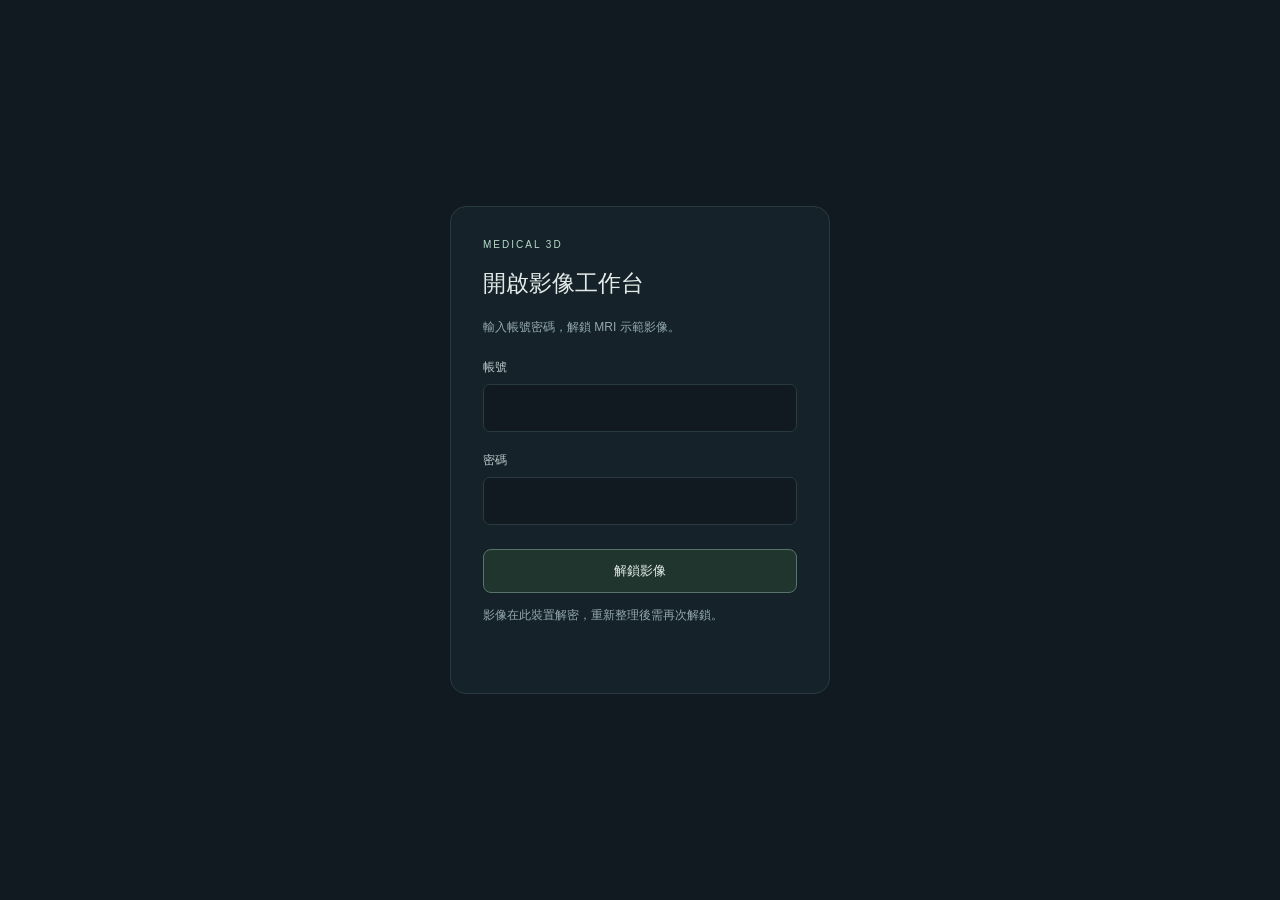
==== web/index.html @ b08acfe4 "Build tablet MRI viewer with encrypted demo access" ====
<!doctype html>
<html lang="zh-Hant">
<head>
  <meta charset="utf-8"><meta name="viewport" content="width=device-width,initial-scale=1,viewport-fit=cover">
  <meta name="referrer" content="no-referrer"><meta http-equiv="Content-Security-Policy" content="default-src 'self'; script-src 'self' 'wasm-unsafe-eval'; style-src 'self' 'unsafe-inline'; img-src 'self' data: blob:; connect-src 'self'; worker-src 'self' blob:; object-src 'none'; base-uri 'self'; form-action 'none'">
  <meta name="theme-color" content="#101a20"><title>Medical 3D · 影像工作台</title>
  <link rel="stylesheet" href="style.css">
</head>
<body class="locked">
  <div id="login" class="login-screen"><form id="loginForm" class="login-card">
    <div class="eyebrow">MEDICAL 3D</div><h2>開啟影像工作台</h2><p>輸入帳號密碼，解鎖 MRI 示範影像。</p>
    <label for="username">帳號</label><input id="username" autocomplete="username" autocapitalize="characters" required>
    <label for="password">密碼</label><input id="password" type="password" autocomplete="current-password" required>
    <button id="unlock" class="button" type="submit">解鎖影像</button><p id="loginStatus" role="status" aria-live="polite">影像在此裝置解密，重新整理後需再次解鎖。</p>
  </form></div>
  <header><a class="brand" href="./"><span class="brand-icon">◈</span> MEDICAL <b>3D</b></a><span class="edition">影像工作台 <small>PREVIEW 01</small></span><button id="openFile" class="button">＋ 開啟影像檔</button><button id="lock" class="text-button" hidden>鎖定</button><input id="file" type="file" accept=".m3d,.nii" hidden></header>
  <main>
    <aside>
      <div class="eyebrow">WORKSPACE</div><h1>從切片，<br>看見立體。</h1><p class="intro">探索影像、調整剖面，<br>從不同視角理解空間。</p>
      <section><label for="dataset">影像資料</label><select id="dataset"><option value="phantom">合成幾何 · 功能測試</option></select><div class="meta"><span id="dimensions">—</span><span id="kind">合成測試</span></div></section>
      <section><div class="section-title">顯示方式</div><div class="segmented" id="modes"><button data-mode="4" class="active">立體</button><button data-mode="0">切片</button><button data-mode="3">四視窗</button></div></section>
      <section class="controls"><div class="section-title">影像調整 <button class="text-button" id="reset">重設</button></div>
        <label for="slice">切片位置 <output id="sliceValue">—</output></label><input id="slice" type="range" min="0" max="100" value="50">
        <label for="contrast">亮度下限 <output id="contrastValue">25</output></label><input id="contrast" type="range" min="0" max="240" value="25">
        <label for="ceiling">亮度上限 <output id="ceilingValue">220</output></label><input id="ceiling" type="range" min="1" max="255" value="220">
        <label for="opacity">不透明度 <output id="opacityValue">100%</output></label><input id="opacity" type="range" min="5" max="100" value="100">
      </section>
      <section><div class="section-title">探索剖面 <label class="switch"><input id="clipEnabled" type="checkbox" aria-label="開啟剖切"><span></span></label></div><input aria-label="剖切深度" id="clip" type="range" min="-140" max="140" value="0" disabled><p class="hint">開啟後滑動，查看體積內部。</p></section>
      <details><summary>這份影像的限制</summary><p id="details">合成幾何，只用於驗證顯示與操作。</p><p>本版尚未提供組織分割、手術路徑或力學模擬。重採樣切面不增加原始影像資訊。</p></details>
      <footer>裝置內顯示 · 本機選檔不會上傳<br><a href="vendor/NIIVUE-LICENSE.txt">NiiVue 0.58.0</a></footer>
    </aside>
    <div class="workspace">
      <div class="viewer-top"><div><span class="dot"></span><span id="title">合成幾何 · 功能測試</span></div><span id="state" role="status" aria-live="polite">準備顯示引擎</span></div>
      <div class="canvas-wrap"><canvas id="gl" aria-label="可互動的三維影像"></canvas><div id="empty" hidden></div><div class="view-label" id="viewLabel">3D VOLUME</div><div class="canvas-note" id="canvasNote">合成幾何 · 非病例影像</div><div class="quick-views"><button data-view="front">正面視角</button><button data-view="side">側面視角</button><button data-view="top">頂部視角</button></div></div>
      <div class="viewer-bottom"><span>單指拖曳旋轉 · 雙指縮放</span><span id="resolution">—</span></div>
      <div class="notice"><span>◉</span><p id="notice">合成幾何供功能測試。可從左側選擇本機病例，或開啟 .m3d／未壓縮 .nii 檔。</p></div>
    </div>
  </main>
  <script type="module" src="app.js"></script>
</body></html>
---- web/style.css ----
:root{color-scheme:dark;--bg:#101a20;--panel:#152229;--line:#2a3a41;--ink:#e3ebe9;--muted:#94a9ad;--accent:#b5dcc9;--warm:#ddc399;font-family:-apple-system,BlinkMacSystemFont,"Noto Sans TC",sans-serif}*{box-sizing:border-box}body{margin:0;background:var(--bg);color:var(--ink)}header{height:80px;border-bottom:1px solid var(--line);display:flex;align-items:center;padding:0 30px;gap:36px}.brand{color:var(--ink);text-decoration:none;font-size:16px;letter-spacing:2px;display:flex;align-items:center;gap:8px}.brand b{font-weight:400;color:var(--accent)}.brand-icon{font-size:32px;color:var(--accent);margin-right:6px}.edition{font-size:13px;color:var(--muted)}.edition small{font-size:9px;letter-spacing:1.2px;margin-left:12px}button,select,input{font:inherit}button,select{min-height:44px}button{cursor:pointer;color:var(--ink)}.button{margin-left:auto;border:1px solid #577469;border-radius:8px;background:#20352e;padding:0 18px;font-size:13px}button:hover{filter:brightness(1.16)}button:focus-visible,select:focus-visible,input:focus-visible,summary:focus-visible{outline:2px solid var(--accent);outline-offset:4px}main{display:grid;grid-template-columns:278px minmax(0,1fr);min-height:calc(100dvh - 80px)}aside{padding:30px 24px;background:var(--panel);border-right:1px solid var(--line)}.eyebrow{font-size:10px;color:var(--accent);letter-spacing:2px}h1{font-size:30px;line-height:1.45;font-weight:500;letter-spacing:.6px;margin:16px 0 12px}.intro{font-size:12px;line-height:1.9;color:var(--muted);margin:0 0 30px}section{margin-bottom:25px}label,.section-title{font-size:12px;display:flex;align-items:center;justify-content:space-between;color:#b9c9ca;margin-bottom:12px}.section-title{letter-spacing:.4px}select{width:100%;background:#101c22;border:1px solid var(--line);border-radius:7px;padding:10px;color:var(--ink);font-size:12px}.meta{display:flex;justify-content:space-between;gap:8px;font-size:10px;color:var(--muted);margin-top:11px}.segmented{display:flex;padding:4px;background:#0d181d;border-radius:8px;gap:3px}.segmented button{flex:1;border:0;background:none;color:var(--muted);border-radius:5px;font-size:12px}.segmented button.active{background:#345346;color:#e4f1e8}.text-button{border:0;background:none;font-size:11px;color:var(--accent);min-height:30px}.controls label{margin-top:15px;margin-bottom:8px}output{font-size:11px;color:var(--ink);font-variant-numeric:tabular-nums}input[type=range]{width:100%;accent-color:var(--accent);height:22px;margin:0;cursor:pointer}input:disabled{opacity:.3}.hint,details p{font-size:11px;line-height:1.9;color:var(--muted)}.switch{margin:0;cursor:pointer}.switch input{width:20px;height:20px;accent-color:var(--accent)}details{border-top:1px solid var(--line);padding-top:18px}summary{font-size:11px;color:var(--warm);cursor:pointer;min-height:30px}footer{font-size:10px;color:#7e999f;line-height:2;margin-top:25px}footer a{color:inherit}.workspace{padding:22px 28px;min-width:0;display:flex;flex-direction:column}.viewer-top,.viewer-bottom{display:flex;align-items:center;justify-content:space-between;gap:14px;font-size:12px;min-height:40px}.viewer-top>div{display:flex;align-items:center;gap:10px}.dot{width:6px;height:6px;background:var(--accent);border-radius:50%}#state{font-size:10px;color:var(--muted)}.canvas-wrap{position:relative;min-height:400px;height:calc(100dvh - 263px);max-height:980px;background:#080f13;border:1px solid #223239;border-radius:12px;overflow:hidden;margin-top:12px}canvas{width:100%;height:100%;display:block;touch-action:none}.view-label{position:absolute;left:22px;top:20px;pointer-events:none;font-size:10px;letter-spacing:2px;color:#89a6aa}.canvas-note{position:absolute;left:22px;bottom:20px;pointer-events:none;font-size:10px;color:#b8a687;background:#111a1ecf;padding:7px 10px;border-radius:5px}.quick-views{position:absolute;right:16px;top:12px;display:flex;gap:4px}.quick-views button{border:1px solid #2b4148;border-radius:5px;color:#a1b9bd;background:#101d25cc;padding:6px 10px;font-size:10px}.viewer-bottom{font-size:10px;color:var(--muted);min-height:42px}.notice{border:1px solid #4c4636;background:#29282077;border-radius:8px;padding:12px 16px;display:flex;gap:12px;align-items:flex-start;color:var(--warm);margin-top:5px}.notice>span{margin-top:1px}.notice p{margin:0;font-size:11px;line-height:1.8}#empty{position:absolute;inset:0;display:grid;place-items:center;background:#101a20;padding:30px;text-align:center;color:var(--warm);font-size:14px;line-height:1.8}#empty[hidden]{display:none}@media(min-width:1500px){aside{padding:34px}main{grid-template-columns:310px minmax(0,1fr)}.workspace{padding:26px 40px}}@media(max-width:900px){header{padding:0 20px;gap:16px;height:68px}.edition{display:none}main{grid-template-columns:230px minmax(0,1fr)}aside{padding:24px 18px}h1{font-size:25px}.workspace{padding:16px}.canvas-wrap{height:calc(100dvh - 260px);min-height:380px}.quick-views button{font-size:9px;padding:4px 7px}.canvas-note{left:12px;bottom:12px;max-width:90%;font-size:9px}}@media(max-width:620px){header{padding:0 14px;height:64px}.brand{font-size:12px;letter-spacing:1px}.button{font-size:11px;padding:0 10px}main{display:flex;flex-direction:column}.workspace{order:0;padding:12px}.canvas-wrap{height:58dvh;min-height:340px}.viewer-top{font-size:11px}.viewer-top #state{max-width:95px;text-align:right}.quick-views{top:36px;right:10px;gap:3px}aside{order:1;border-right:0;border-top:1px solid var(--line);display:grid;grid-template-columns:1fr 1fr;gap:20px;padding:24px}.eyebrow,h1,.intro{display:none}aside section{margin:0}aside .controls{grid-row:span 2}aside details{grid-column:1/-1}aside footer{margin:0;grid-column:1/-1}.notice p{font-size:10px}.canvas-note{max-width:95%;font-size:9px}.view-label{left:14px;top:15px}.viewer-bottom{font-size:9px}}
@media(min-width:621px){body{height:100dvh;overflow:hidden}main{height:calc(100dvh - 80px);min-height:0;overflow:hidden}aside{overflow-y:auto}.workspace{min-height:0;height:100%;overflow:hidden}.canvas-wrap{flex:1;min-height:180px;height:auto}.viewer-top,.viewer-bottom,.notice{flex-shrink:0}}
@media(min-width:621px) and (max-width:900px){main{height:calc(100dvh - 68px)}}

.locked>header,.locked>main{display:none}.login-screen{min-height:100dvh;display:grid;place-items:center;padding:24px}.login-screen[hidden]{display:none}.login-card{width:min(100%,380px);padding:32px;border:1px solid var(--line);border-radius:16px;background:var(--panel)}.login-card h2{font-size:23px;font-weight:500;margin:18px 0}.login-card p{font-size:12px;color:var(--muted);line-height:1.8}.login-card label{margin:20px 0 8px}.login-card input{width:100%;min-height:48px;padding:12px;border:1px solid var(--line);border-radius:7px;background:var(--bg);color:var(--ink);font-size:16px}.login-card .button{width:100%;margin-top:24px}.login-card .eyebrow{display:block}#loginStatus{min-height:44px}.locked{overflow:auto}
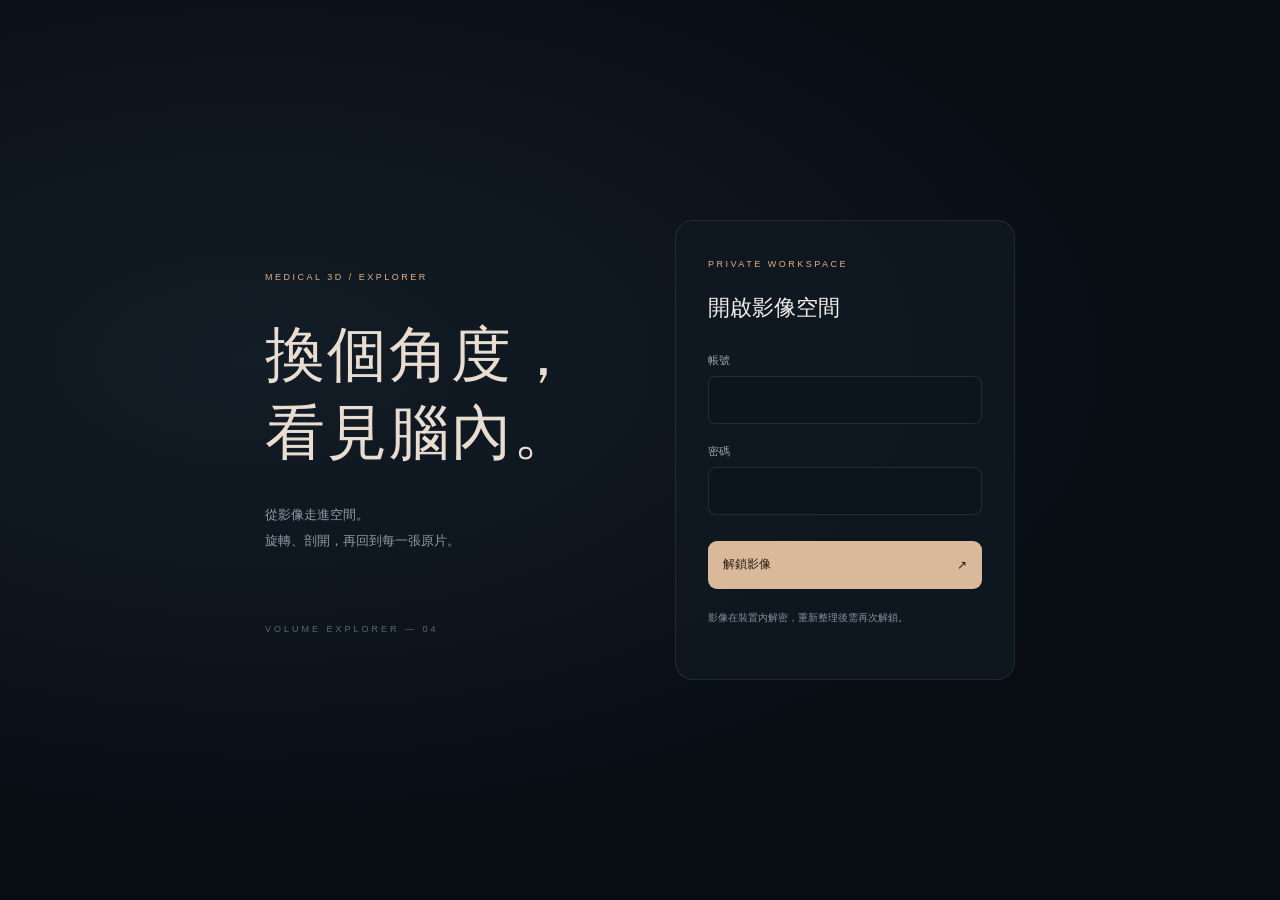
==== commit 8105f181: "Build immersive brain explorer with 512-pixel volume rendering" ====
--- a/web/index.html
+++ b/web/index.html
@@ -1,40 +1,21 @@
 <!doctype html>
 <html lang="zh-Hant">
 <head>
-  <meta charset="utf-8"><meta name="viewport" content="width=device-width,initial-scale=1,viewport-fit=cover">
-  <meta name="referrer" content="no-referrer"><meta http-equiv="Content-Security-Policy" content="default-src 'self'; script-src 'self' 'wasm-unsafe-eval'; style-src 'self' 'unsafe-inline'; img-src 'self' data: blob:; connect-src 'self'; worker-src 'self' blob:; object-src 'none'; base-uri 'self'; form-action 'none'">
-  <meta name="theme-color" content="#101a20"><title>Medical 3D · 影像工作台</title>
-  <link rel="stylesheet" href="style.css">
+<meta charset="utf-8"><meta name="viewport" content="width=device-width,initial-scale=1,viewport-fit=cover"><meta name="referrer" content="no-referrer">
+<meta http-equiv="Content-Security-Policy" content="default-src 'self'; script-src 'self' 'wasm-unsafe-eval'; style-src 'self' 'unsafe-inline'; img-src 'self' data: blob:; connect-src 'self'; worker-src 'self' blob:; object-src 'none'; base-uri 'self'; form-action 'none'">
+<meta name="theme-color" content="#080d14"><title>Medical 3D · Brain Explorer</title><link rel="stylesheet" href="style.css?v=20261001-explorer4b">
 </head>
 <body class="locked">
-  <div id="login" class="login-screen"><form id="loginForm" class="login-card">
-    <div class="eyebrow">MEDICAL 3D</div><h2>開啟影像工作台</h2><p>輸入帳號密碼，解鎖 MRI 示範影像。</p>
-    <label for="username">帳號</label><input id="username" autocomplete="username" autocapitalize="characters" required>
-    <label for="password">密碼</label><input id="password" type="password" autocomplete="current-password" required>
-    <button id="unlock" class="button" type="submit">解鎖影像</button><p id="loginStatus" role="status" aria-live="polite">影像在此裝置解密，重新整理後需再次解鎖。</p>
-  </form></div>
-  <header><a class="brand" href="./"><span class="brand-icon">◈</span> MEDICAL <b>3D</b></a><span class="edition">影像工作台 <small>PREVIEW 01</small></span><button id="openFile" class="button">＋ 開啟影像檔</button><button id="lock" class="text-button" hidden>鎖定</button><input id="file" type="file" accept=".m3d,.nii" hidden></header>
-  <main>
-    <aside>
-      <div class="eyebrow">WORKSPACE</div><h1>從切片，<br>看見立體。</h1><p class="intro">探索影像、調整剖面，<br>從不同視角理解空間。</p>
-      <section><label for="dataset">影像資料</label><select id="dataset"><option value="phantom">合成幾何 · 功能測試</option></select><div class="meta"><span id="dimensions">—</span><span id="kind">合成測試</span></div></section>
-      <section><div class="section-title">顯示方式</div><div class="segmented" id="modes"><button data-mode="4" class="active">立體</button><button data-mode="0">切片</button><button data-mode="3">四視窗</button></div></section>
-      <section class="controls"><div class="section-title">影像調整 <button class="text-button" id="reset">重設</button></div>
-        <label for="slice">切片位置 <output id="sliceValue">—</output></label><input id="slice" type="range" min="0" max="100" value="50">
-        <label for="contrast">亮度下限 <output id="contrastValue">25</output></label><input id="contrast" type="range" min="0" max="240" value="25">
-        <label for="ceiling">亮度上限 <output id="ceilingValue">220</output></label><input id="ceiling" type="range" min="1" max="255" value="220">
-        <label for="opacity">不透明度 <output id="opacityValue">100%</output></label><input id="opacity" type="range" min="5" max="100" value="100">
-      </section>
-      <section><div class="section-title">探索剖面 <label class="switch"><input id="clipEnabled" type="checkbox" aria-label="開啟剖切"><span></span></label></div><input aria-label="剖切深度" id="clip" type="range" min="-140" max="140" value="0" disabled><p class="hint">開啟後滑動，查看體積內部。</p></section>
-      <details><summary>這份影像的限制</summary><p id="details">合成幾何，只用於驗證顯示與操作。</p><p>本版尚未提供組織分割、手術路徑或力學模擬。重採樣切面不增加原始影像資訊。</p></details>
-      <footer>裝置內顯示 · 本機選檔不會上傳<br><a href="vendor/NIIVUE-LICENSE.txt">NiiVue 0.58.0</a></footer>
-    </aside>
-    <div class="workspace">
-      <div class="viewer-top"><div><span class="dot"></span><span id="title">合成幾何 · 功能測試</span></div><span id="state" role="status" aria-live="polite">準備顯示引擎</span></div>
-      <div class="canvas-wrap"><canvas id="gl" aria-label="可互動的三維影像"></canvas><div id="empty" hidden></div><div class="view-label" id="viewLabel">3D VOLUME</div><div class="canvas-note" id="canvasNote">合成幾何 · 非病例影像</div><div class="quick-views"><button data-view="front">正面視角</button><button data-view="side">側面視角</button><button data-view="top">頂部視角</button></div></div>
-      <div class="viewer-bottom"><span>單指拖曳旋轉 · 雙指縮放</span><span id="resolution">—</span></div>
-      <div class="notice"><span>◉</span><p id="notice">合成幾何供功能測試。可從左側選擇本機病例，或開啟 .m3d／未壓縮 .nii 檔。</p></div>
-    </div>
-  </main>
-  <script type="module" src="app.js"></script>
+<div id="login" class="login-screen"><div class="login-intro"><span class="eyebrow">MEDICAL 3D / EXPLORER</span><h1>換個角度，<br>看見腦內。</h1><p>從影像走進空間。<br>旋轉、剖開，再回到每一張原片。</p><span class="login-caption">VOLUME EXPLORER — 04</span></div><form id="loginForm" class="login-card"><span class="eyebrow">PRIVATE WORKSPACE</span><h2>開啟影像空間</h2><label for="username">帳號</label><input id="username" autocomplete="username" autocapitalize="characters" required><label for="password">密碼</label><input id="password" type="password" autocomplete="current-password" required><button id="unlock" type="submit" class="primary">解鎖影像 <span>↗</span></button><p id="loginStatus" role="status" aria-live="polite">影像在裝置內解密，重新整理後需再次解鎖。</p></form></div>
+<header><a class="brand" href="./"><span class="brand-mark">M<span>3</span></span><span>MEDICAL <b>3D</b><small>BRAIN EXPLORER</small></span></a><div class="study-select"><label class="sr-only" for="dataset">影像資料</label><span class="study-dot"></span><select id="dataset"><option value="phantom">合成幾何 · 功能測試</option></select></div><div class="header-actions"><button id="openFile" class="quiet">匯入</button><button id="settingsToggle" aria-controls="settingsPanel" aria-expanded="false" class="quiet">調整 <span>☷</span></button><button id="lock" class="quiet" hidden>鎖定</button></div><input id="file" type="file" accept=".m3d,.nii" hidden></header>
+<main>
+<div class="canvas-wrap"><canvas id="gl" aria-label="可互動的三維影像"></canvas><div id="empty" hidden></div></div>
+<div class="scene-heading"><span class="eyebrow" id="viewLabel">VOLUME EXPLORER</span><h1 id="sceneTitle">腦內，另一個視角。</h1><p id="modeHelp">拖曳旋轉，探索影像中的空間。</p><div class="scene-meta"><span id="kind">—</span><span id="resolution">—</span><span id="state" role="status" aria-live="polite">準備顯示</span></div><span id="title" class="sr-only"></span><span id="dimensions" class="sr-only"></span></div>
+<div class="quick-views"><span>VIEW</span><button data-view="front" aria-label="正面視角">01</button><button data-view="side" aria-label="側面視角">02</button><button data-view="top" aria-label="頂部視角">03</button><i></i><button id="rotate" aria-pressed="false" aria-label="自動旋轉">↻</button><button id="reset" aria-label="重設視角">⌂</button></div>
+<section class="source-card" id="sourceCard" aria-label="同步原始切片"><div class="card-label"><span>SOURCE IMAGE</span><output id="previewValue">—</output></div><canvas id="sourcePreview" width="256" height="256" aria-label="原始切片對照"></canvas><div class="preview-control"><label for="previewSlice">原片位置</label><input id="previewSlice" aria-label="原片位置" type="range" min="0" max="62" value="31"></div><p>同一組 MRI · 原片對照</p></section>
+<div class="scene-foot"><span id="gestureHelp">拖曳旋轉 · 雙指縮放</span><span id="canvasNote">AI 候選分割 · 幾何未校準</span></div>
+<div class="bottom-tools"><section id="cutControls" hidden><div class="cut-heading"><label for="clipAxis">剖切方向</label><select id="clipAxis"><option value="0">方向一</option><option value="1">方向二</option><option value="2">方向三</option></select><button id="faceCut" class="quiet">面向剖面</button><output id="clipValue">中央</output></div><div class="cut-range"><span>淺</span><input aria-label="剖切深度" id="clip" type="range" min="-45" max="45" value="0"><span>深</span></div></section><section class="slice-navigation" aria-label="切面位置"><div><label for="slice">原切片位置 <output id="sliceValue">—</output></label><input id="slice" type="range" min="0" max="100" value="50"></div><div class="reslice-control"><label for="sliceX">重切面一 <output id="sliceXValue">—</output></label><input id="sliceX" type="range" min="0" max="255" value="128"></div><div class="reslice-control"><label for="sliceY">重切面二 <output id="sliceYValue">—</output></label><input id="sliceY" type="range" min="0" max="255" value="128"></div></section>
+<nav id="modes" aria-label="顯示方式"><button data-mode="tissue" data-needs-brain hidden><span class="mode-symbol">◈</span>立體探索</button><button data-mode="cut"><span class="mode-symbol">◐</span>剖開看</button><button data-mode="review" data-needs-brain hidden><span class="mode-symbol">⊕</span>分割核對</button><button data-mode="slice"><span class="mode-symbol">▤</span>原切片</button><button data-mode="multi"><span class="mode-symbol">⊞</span>四視窗</button><button data-mode="brain" data-needs-brain hidden><span class="mode-symbol">◇</span>腦外形</button></nav></div>
+<aside id="settingsPanel" hidden><div class="panel-heading"><h2>影像調整</h2><button id="settingsClose" class="quiet" aria-label="關閉調整">×</button></div><section><label for="renderStyle">立體外觀</label><select id="renderStyle"><option value="warm">暖色光影</option><option value="gray">灰階光影</option><option value="flat">原始灰階</option></select><p class="hint">外觀配色不代表組織分類；原切片維持灰階。</p><label for="contrast">亮度下限 <output id="contrastValue">25</output></label><input id="contrast" type="range" min="0" max="240" value="25"><label for="ceiling">亮度上限 <output id="ceilingValue">220</output></label><input id="ceiling" type="range" min="1" max="255" value="220"><label for="opacity">不透明度 <output id="opacityValue">100%</output></label><input id="opacity" type="range" min="5" max="100" value="100"></section><details><summary>來源與限制</summary><p id="details"></p><p id="notice"></p><p>尚未提供腫瘤／血管分割、手術路徑或力學模擬。現有 JPEG 不提供已驗證的解剖方向或毫米尺度。</p></details><footer>本機選檔不會上傳<br><a href="vendor/NIIVUE-LICENSE.txt">NiiVue 0.58.0</a> · EXPLORER 04</footer></aside>
+</main><script type="module" src="app.js?v=20261001-explorer4b"></script>
 </body></html>
--- a/web/style.css
+++ b/web/style.css
@@ -1,5 +1,9 @@
-:root{color-scheme:dark;--bg:#101a20;--panel:#152229;--line:#2a3a41;--ink:#e3ebe9;--muted:#94a9ad;--accent:#b5dcc9;--warm:#ddc399;font-family:-apple-system,BlinkMacSystemFont,"Noto Sans TC",sans-serif}*{box-sizing:border-box}body{margin:0;background:var(--bg);color:var(--ink)}header{height:80px;border-bottom:1px solid var(--line);display:flex;align-items:center;padding:0 30px;gap:36px}.brand{color:var(--ink);text-decoration:none;font-size:16px;letter-spacing:2px;display:flex;align-items:center;gap:8px}.brand b{font-weight:400;color:var(--accent)}.brand-icon{font-size:32px;color:var(--accent);margin-right:6px}.edition{font-size:13px;color:var(--muted)}.edition small{font-size:9px;letter-spacing:1.2px;margin-left:12px}button,select,input{font:inherit}button,select{min-height:44px}button{cursor:pointer;color:var(--ink)}.button{margin-left:auto;border:1px solid #577469;border-radius:8px;background:#20352e;padding:0 18px;font-size:13px}button:hover{filter:brightness(1.16)}button:focus-visible,select:focus-visible,input:focus-visible,summary:focus-visible{outline:2px solid var(--accent);outline-offset:4px}main{display:grid;grid-template-columns:278px minmax(0,1fr);min-height:calc(100dvh - 80px)}aside{padding:30px 24px;background:var(--panel);border-right:1px solid var(--line)}.eyebrow{font-size:10px;color:var(--accent);letter-spacing:2px}h1{font-size:30px;line-height:1.45;font-weight:500;letter-spacing:.6px;margin:16px 0 12px}.intro{font-size:12px;line-height:1.9;color:var(--muted);margin:0 0 30px}section{margin-bottom:25px}label,.section-title{font-size:12px;display:flex;align-items:center;justify-content:space-between;color:#b9c9ca;margin-bottom:12px}.section-title{letter-spacing:.4px}select{width:100%;background:#101c22;border:1px solid var(--line);border-radius:7px;padding:10px;color:var(--ink);font-size:12px}.meta{display:flex;justify-content:space-between;gap:8px;font-size:10px;color:var(--muted);margin-top:11px}.segmented{display:flex;padding:4px;background:#0d181d;border-radius:8px;gap:3px}.segmented button{flex:1;border:0;background:none;color:var(--muted);border-radius:5px;font-size:12px}.segmented button.active{background:#345346;color:#e4f1e8}.text-button{border:0;background:none;font-size:11px;color:var(--accent);min-height:30px}.controls label{margin-top:15px;margin-bottom:8px}output{font-size:11px;color:var(--ink);font-variant-numeric:tabular-nums}input[type=range]{width:100%;accent-color:var(--accent);height:22px;margin:0;cursor:pointer}input:disabled{opacity:.3}.hint,details p{font-size:11px;line-height:1.9;color:var(--muted)}.switch{margin:0;cursor:pointer}.switch input{width:20px;height:20px;accent-color:var(--accent)}details{border-top:1px solid var(--line);padding-top:18px}summary{font-size:11px;color:var(--warm);cursor:pointer;min-height:30px}footer{font-size:10px;color:#7e999f;line-height:2;margin-top:25px}footer a{color:inherit}.workspace{padding:22px 28px;min-width:0;display:flex;flex-direction:column}.viewer-top,.viewer-bottom{display:flex;align-items:center;justify-content:space-between;gap:14px;font-size:12px;min-height:40px}.viewer-top>div{display:flex;align-items:center;gap:10px}.dot{width:6px;height:6px;background:var(--accent);border-radius:50%}#state{font-size:10px;color:var(--muted)}.canvas-wrap{position:relative;min-height:400px;height:calc(100dvh - 263px);max-height:980px;background:#080f13;border:1px solid #223239;border-radius:12px;overflow:hidden;margin-top:12px}canvas{width:100%;height:100%;display:block;touch-action:none}.view-label{position:absolute;left:22px;top:20px;pointer-events:none;font-size:10px;letter-spacing:2px;color:#89a6aa}.canvas-note{position:absolute;left:22px;bottom:20px;pointer-events:none;font-size:10px;color:#b8a687;background:#111a1ecf;padding:7px 10px;border-radius:5px}.quick-views{position:absolute;right:16px;top:12px;display:flex;gap:4px}.quick-views button{border:1px solid #2b4148;border-radius:5px;color:#a1b9bd;background:#101d25cc;padding:6px 10px;font-size:10px}.viewer-bottom{font-size:10px;color:var(--muted);min-height:42px}.notice{border:1px solid #4c4636;background:#29282077;border-radius:8px;padding:12px 16px;display:flex;gap:12px;align-items:flex-start;color:var(--warm);margin-top:5px}.notice>span{margin-top:1px}.notice p{margin:0;font-size:11px;line-height:1.8}#empty{position:absolute;inset:0;display:grid;place-items:center;background:#101a20;padding:30px;text-align:center;color:var(--warm);font-size:14px;line-height:1.8}#empty[hidden]{display:none}@media(min-width:1500px){aside{padding:34px}main{grid-template-columns:310px minmax(0,1fr)}.workspace{padding:26px 40px}}@media(max-width:900px){header{padding:0 20px;gap:16px;height:68px}.edition{display:none}main{grid-template-columns:230px minmax(0,1fr)}aside{padding:24px 18px}h1{font-size:25px}.workspace{padding:16px}.canvas-wrap{height:calc(100dvh - 260px);min-height:380px}.quick-views button{font-size:9px;padding:4px 7px}.canvas-note{left:12px;bottom:12px;max-width:90%;font-size:9px}}@media(max-width:620px){header{padding:0 14px;height:64px}.brand{font-size:12px;letter-spacing:1px}.button{font-size:11px;padding:0 10px}main{display:flex;flex-direction:column}.workspace{order:0;padding:12px}.canvas-wrap{height:58dvh;min-height:340px}.viewer-top{font-size:11px}.viewer-top #state{max-width:95px;text-align:right}.quick-views{top:36px;right:10px;gap:3px}aside{order:1;border-right:0;border-top:1px solid var(--line);display:grid;grid-template-columns:1fr 1fr;gap:20px;padding:24px}.eyebrow,h1,.intro{display:none}aside section{margin:0}aside .controls{grid-row:span 2}aside details{grid-column:1/-1}aside footer{margin:0;grid-column:1/-1}.notice p{font-size:10px}.canvas-note{max-width:95%;font-size:9px}.view-label{left:14px;top:15px}.viewer-bottom{font-size:9px}}
-@media(min-width:621px){body{height:100dvh;overflow:hidden}main{height:calc(100dvh - 80px);min-height:0;overflow:hidden}aside{overflow-y:auto}.workspace{min-height:0;height:100%;overflow:hidden}.canvas-wrap{flex:1;min-height:180px;height:auto}.viewer-top,.viewer-bottom,.notice{flex-shrink:0}}
-@media(min-width:621px) and (max-width:900px){main{height:calc(100dvh - 68px)}}
+:root{color-scheme:dark;font-family:-apple-system,BlinkMacSystemFont,"Noto Sans TC",sans-serif;--bg:#080d14;--panel:#101821ee;--line:#ffffff15;--ink:#f1eee9;--muted:#83939f;--accent:#e3ae83;--mint:#97c7ba}*{box-sizing:border-box}body{margin:0;background:var(--bg);color:var(--ink);overflow:hidden}button,input,select{font:inherit}button{cursor:pointer}button,select{min-height:44px}button{color:inherit}button:disabled{opacity:.35;cursor:wait}button:focus-visible,input:focus-visible,select:focus-visible,summary:focus-visible{outline:2px solid var(--accent);outline-offset:3px}button:hover{background-color:#ffffff0b}.quiet{border:0;background:transparent;font-size:12px;padding:0 13px;color:#a8b3bc;border-radius:9px}.quiet:hover{color:var(--ink)}[hidden]{display:none!important}.sr-only{position:absolute;width:1px;height:1px;padding:0;margin:-1px;overflow:hidden;clip:rect(0,0,0,0);white-space:nowrap;border:0}header{height:82px;display:flex;align-items:center;gap:34px;border-bottom:1px solid var(--line);padding:0 32px;position:relative;z-index:5;background:#0b111a}.brand{display:flex;gap:12px;align-items:center;color:var(--ink);text-decoration:none;flex-shrink:0;font-size:12px;letter-spacing:2px}.brand b{color:var(--accent);font-weight:500}.brand small{display:block;font-size:8px;letter-spacing:2.4px;color:var(--muted);margin-top:5px}.brand-mark{font-size:24px;letter-spacing:-4px;border:1px solid #e3ae8350;border-radius:11px;padding:6px 9px 6px 5px;color:var(--accent)}.brand-mark span{font-size:18px;vertical-align:super}.study-select{display:flex;align-items:center;gap:10px;margin-left:auto;min-width:0}.study-dot{width:5px;height:5px;background:var(--mint);border-radius:50%;flex-shrink:0}select{color:var(--ink);border:1px solid var(--line);background:#101821;border-radius:8px;padding:8px 28px 8px 10px;font-size:12px;max-width:100%}.study-select select{border:0;background:transparent;color:#a9b6bf;max-width:290px}.header-actions{display:flex;gap:5px}main{height:calc(100dvh - 82px);position:relative;isolation:isolate}.canvas-wrap{position:absolute;inset:0;background:var(--bg)}#gl{display:block;width:100%;height:100%;touch-action:none}.scene-heading{position:absolute;top:35px;left:36px;pointer-events:none;max-width:390px}.eyebrow{font-size:9px;letter-spacing:2.5px;color:var(--accent);line-height:1.8}.scene-heading h1{font-size:29px;letter-spacing:1px;font-weight:400;line-height:1.3;margin:11px 0}.scene-heading p{font-size:11px;line-height:1.8;color:var(--muted);max-width:310px;margin:0}.scene-meta{display:flex;gap:12px;margin-top:19px;color:#71818d;font-size:9px;align-items:center}.scene-meta span+span{border-left:1px solid var(--line);padding-left:12px}#state{max-width:150px}.quick-views{position:absolute;right:28px;top:35px;display:flex;flex-direction:column;align-items:center;gap:6px}.quick-views>span{font-size:8px;letter-spacing:2px;color:#657685;margin-bottom:8px}.quick-views button{width:42px;height:42px;min-height:42px;border:1px solid var(--line);border-radius:50%;background:#101821c9;color:#8d9eab;font-size:11px;backdrop-filter:blur(14px)}.quick-views button[aria-pressed=true]{color:var(--accent);border-color:#e3ae8370}.quick-views #rotate{font-size:25px}.quick-views #reset{font-size:23px}.quick-views i{height:9px}.source-card{position:absolute;left:36px;bottom:110px;width:178px;background:#0d151ed9;border:1px solid var(--line);border-radius:14px;padding:12px;backdrop-filter:blur(16px)}.card-label{display:flex;justify-content:space-between;align-items:center;font-size:8px;letter-spacing:1.3px;color:#8d9da9}.card-label output{color:var(--accent);font-size:9px;letter-spacing:0}.source-card canvas{display:block;width:100%;height:auto;margin-top:12px;border-radius:6px;background:#000;image-rendering:auto}.preview-control label{font-size:9px;color:#99a6af}.preview-control{margin-top:10px}.source-card p{margin:5px 0 0;font-size:8px;color:#657581}.scene-foot{position:absolute;bottom:22px;left:36px;right:28px;display:flex;justify-content:space-between;pointer-events:none;font-size:9px;color:#657581;letter-spacing:.3px}.scene-foot #canvasNote{color:#a9937f}.bottom-tools{position:absolute;bottom:52px;left:50%;transform:translateX(-50%);width:max-content;max-width:calc(100% - 60px);z-index:2}#modes{display:flex;gap:3px;background:#101820eb;border:1px solid #ffffff18;box-shadow:0 15px 50px #0005;border-radius:15px;padding:6px;backdrop-filter:blur(18px)}#modes button{display:flex;align-items:center;gap:8px;justify-content:center;border:0;background:none;border-radius:10px;color:#8f9eaa;font-size:11px;padding:0 15px;height:48px;white-space:nowrap}#modes button.active{background:#d9b99a;color:#231c18;box-shadow:0 2px 9px #0004}.mode-symbol{font-size:19px;font-weight:300}.bottom-tools section{border:1px solid var(--line);background:#101820e8;backdrop-filter:blur(18px);padding:13px 17px;margin:0 auto 10px;border-radius:12px;max-width:470px}.cut-heading{display:flex;align-items:center;gap:12px;font-size:10px;color:var(--muted)}.cut-heading select{min-height:30px;font-size:10px;padding:4px 22px 4px 8px}.cut-heading output{margin-left:auto;color:var(--accent);font-variant-numeric:tabular-nums}.cut-heading .quiet{min-height:30px;font-size:10px;padding:0 4px}.cut-range{display:flex;align-items:center;gap:12px;margin-top:6px;font-size:9px;color:#7a8b97}input[type=range]{width:100%;height:22px;accent-color:var(--accent);margin:0;cursor:pointer}.slice-navigation{display:flex;gap:15px}.slice-navigation>div{flex:1;min-width:0}.slice-navigation label{font-size:10px;color:#a9b2ba;display:flex;justify-content:space-between;gap:10px;margin-bottom:4px}.slice-navigation output{font-size:9px;color:var(--accent)}aside{position:absolute;right:22px;top:20px;bottom:48px;width:300px;overflow-y:auto;background:#111b25f5;border:1px solid #ffffff20;border-radius:17px;padding:24px;z-index:6;backdrop-filter:blur(24px);box-shadow:0 25px 60px #0007}.panel-heading{display:flex;justify-content:space-between;align-items:center}.panel-heading h2{font-size:17px;font-weight:400}.panel-heading button{font-size:25px}aside label{display:flex;justify-content:space-between;font-size:11px;color:#a6b4bd;margin:24px 0 9px}aside select{width:100%}aside output{color:var(--accent)}aside .hint,aside details p{font-size:10px;color:var(--muted);line-height:1.9}aside details{border-top:1px solid var(--line);margin-top:25px;padding-top:20px}summary{font-size:11px;cursor:pointer;color:var(--accent);min-height:40px}footer{font-size:9px;color:#657685;line-height:2;margin-top:25px}footer a{color:inherit}#empty{position:absolute;inset:0;display:grid;place-items:center;background:var(--bg);z-index:8;padding:35px;text-align:center;color:var(--accent)}
+.locked>header,.locked>main{display:none}.login-screen{min-height:100dvh;display:flex;align-items:center;justify-content:center;gap:100px;padding:50px;background:radial-gradient(ellipse at 20% 40%,#23354365,transparent 65%)}.login-intro h1{font-size:60px;font-weight:350;letter-spacing:2px;line-height:1.3;margin:30px 0;color:#e8ddd0}.login-intro p{font-size:13px;line-height:2;color:#8e9ba6}.login-caption{display:block;color:#586976;font-size:9px;letter-spacing:3px;margin-top:70px}.login-card{width:340px;padding:32px;border:1px solid var(--line);border-radius:18px;background:#111a23bb}.login-card h2{font-size:22px;font-weight:400;margin:20px 0 30px}.login-card label{display:block;font-size:11px;color:#92a2ae;margin:20px 0 8px}.login-card input{width:100%;min-height:48px;background:#0c141d;border:1px solid #ffffff19;border-radius:8px;padding:12px;color:var(--ink);font-size:16px}.primary{display:flex;justify-content:space-between;align-items:center;width:100%;margin-top:26px;background:#d9b99a;border:0;border-radius:9px;color:#281e16;padding:0 15px;font-size:12px;min-height:48px}.login-card p{font-size:10px;color:#82919e;line-height:1.8;min-height:38px;margin:20px 0 0}
+@media(max-width:1000px){header{padding:0 22px;gap:12px;height:70px}.brand{font-size:10px}.brand-mark{font-size:21px}.header-actions .quiet{padding:0 9px;font-size:11px}main{height:calc(100dvh - 70px)}.scene-heading{top:26px;left:26px}.source-card{left:26px;bottom:150px;width:155px}.bottom-tools{bottom:64px;max-width:calc(100% - 36px)}#modes button{padding:0 11px}.scene-foot{left:26px;bottom:24px}.quick-views{right:20px;top:27px}.login-screen{gap:50px}.login-intro h1{font-size:45px}}
+@media(max-width:620px){header{height:66px;padding:0 15px;gap:8px;flex-wrap:wrap}.brand small{display:none}.brand{font-size:9px;letter-spacing:1px;gap:8px}.brand-mark{font-size:20px;border-radius:9px;padding:4px 7px 4px 3px}.brand-mark span{font-size:14px}.header-actions{margin-left:auto}.header-actions .quiet{font-size:10px;padding:0 7px}#openFile{display:block}.study-select{position:absolute;top:73px;left:17px;right:60px;margin:0;z-index:5}.study-select select{font-size:10px;min-height:30px;padding:0 10px 0 0;max-width:100%;width:100%}.study-dot{width:4px;height:4px}main{height:calc(100dvh - 66px)}.scene-heading{top:47px;left:19px;max-width:calc(100% - 77px)}.eyebrow{font-size:8px;letter-spacing:1.8px}.scene-heading h1{font-size:24px;margin:7px 0}.scene-heading p{display:none}.scene-meta{margin-top:11px;font-size:8px;gap:9px}.scene-meta span+span{padding-left:9px}#state{display:none}.quick-views{top:40px;right:13px;gap:5px}.quick-views>span{display:none}.quick-views button{width:34px;height:34px;min-height:34px;font-size:9px}.quick-views i{height:4px}.quick-views #rotate{font-size:22px}.quick-views #reset{font-size:20px}.source-card{left:18px;bottom:183px;width:102px;padding:8px;border-radius:10px}.source-card .card-label{font-size:6px;letter-spacing:.6px}.card-label output{font-size:7px}.source-card canvas{margin-top:6px}.source-card p,.preview-control label{display:none}.preview-control{margin-top:5px}.preview-control input{height:16px}.bottom-tools{bottom:44px;max-width:calc(100% - 24px);width:100%}#modes{display:grid;grid-template-columns:repeat(3,minmax(0,1fr));padding:4px;border-radius:12px;gap:2px}#modes button{height:42px;min-height:42px;padding:0 6px;font-size:10px;gap:6px;border-radius:8px}.mode-symbol{font-size:16px}.bottom-tools section{padding:8px 11px;margin-bottom:7px;border-radius:9px}.cut-heading{gap:8px;font-size:9px}.cut-heading select{font-size:9px}.cut-heading .quiet{font-size:9px}.cut-range{margin-top:2px}.scene-foot{left:18px;right:18px;bottom:14px;font-size:7px;gap:10px;align-items:flex-end}.scene-foot #gestureHelp{max-width:95px}.scene-foot #canvasNote{text-align:right;max-width:190px}.slice-navigation{gap:9px}.slice-navigation label{font-size:8px}.slice-navigation output{font-size:8px}aside{top:10px;right:10px;bottom:12px;width:min(320px,calc(100% - 20px));padding:22px}.login-screen{display:block;padding:35px 25px;overflow:auto;max-height:100dvh}.login-intro h1{font-size:37px;margin:17px 0}.login-intro p,.login-caption{display:none}.login-card{margin-top:28px;width:100%;padding:24px}.login-card h2{font-size:19px;margin:15px 0}.login-card>.eyebrow{display:none}}
+@media(prefers-reduced-motion:reduce){*{scroll-behavior:auto!important}}
 
-.locked>header,.locked>main{display:none}.login-screen{min-height:100dvh;display:grid;place-items:center;padding:24px}.login-screen[hidden]{display:none}.login-card{width:min(100%,380px);padding:32px;border:1px solid var(--line);border-radius:16px;background:var(--panel)}.login-card h2{font-size:23px;font-weight:500;margin:18px 0}.login-card p{font-size:12px;color:var(--muted);line-height:1.8}.login-card label{margin:20px 0 8px}.login-card input{width:100%;min-height:48px;padding:12px;border:1px solid var(--line);border-radius:7px;background:var(--bg);color:var(--ink);font-size:16px}.login-card .button{width:100%;margin-top:24px}.login-card .eyebrow{display:block}#loginStatus{min-height:44px}.locked{overflow:auto}
+@media(max-width:620px){.source-card{top:215px;bottom:auto;width:86px}.source-card .card-label{letter-spacing:0;font-size:5.5px}body[data-mode=cut] .source-card{display:none}}
+@media(max-height:680px) and (min-width:621px){.scene-heading{top:20px}.scene-heading h1{font-size:24px}.scene-heading p{max-width:235px}.source-card{width:130px;bottom:110px;padding:9px}.source-card p{display:none}}
+body[data-mode=slice] .canvas-wrap,body[data-mode=review] .canvas-wrap,body[data-mode=multi] .canvas-wrap{top:135px;bottom:220px}body[data-mode=slice] .scene-heading p,body[data-mode=review] .scene-heading p,body[data-mode=multi] .scene-heading p{display:none}body[data-mode=multi] .quick-views{display:none}@media(max-width:1000px) and (min-width:621px){.source-card{width:145px}}@media(max-width:620px){body[data-mode=slice] .canvas-wrap,body[data-mode=review] .canvas-wrap,body[data-mode=multi] .canvas-wrap{top:145px;bottom:220px}}
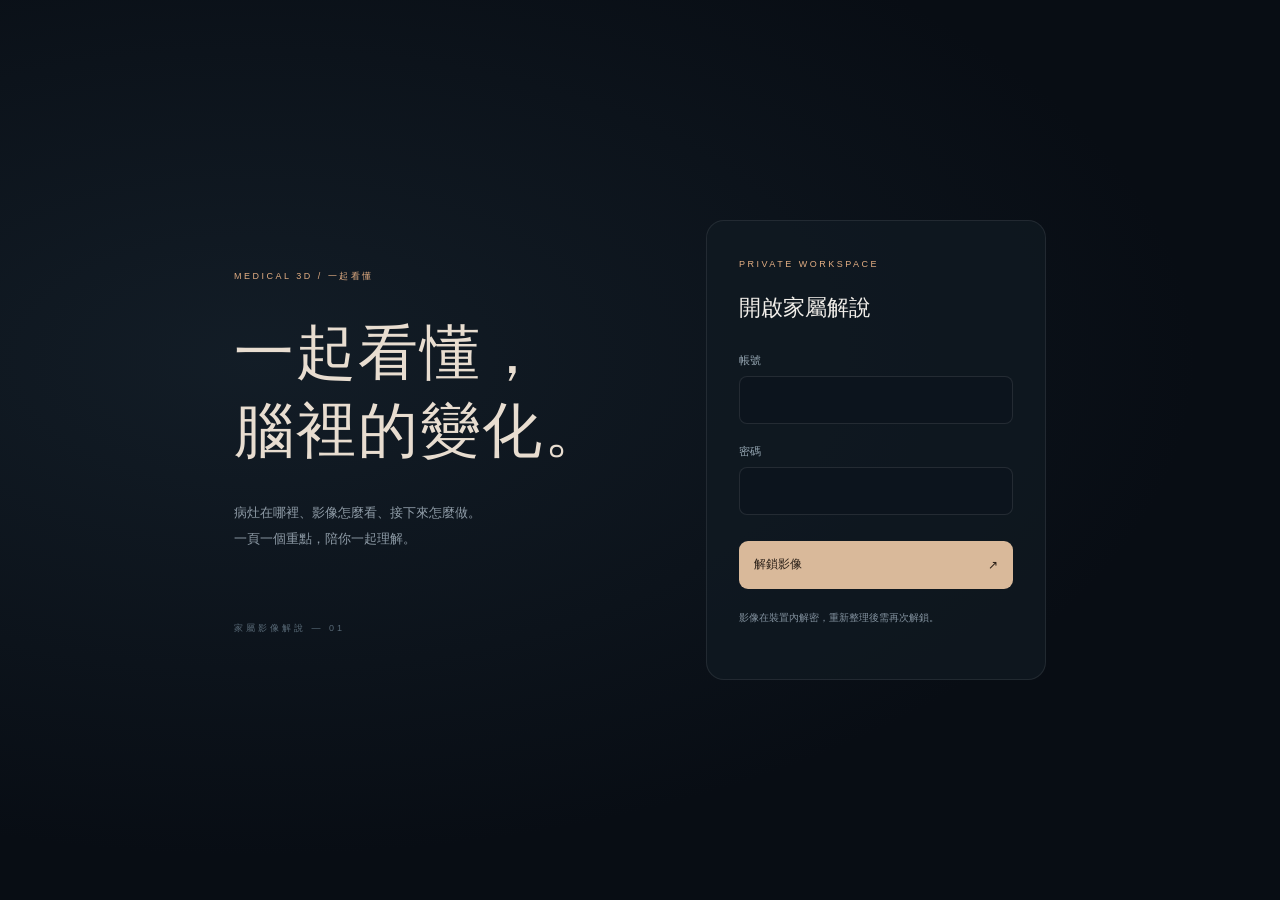
==== commit ae655256: "Build source-linked family explanation with annotated MRI and lazy 3D" ====
--- a/web/index.html
+++ b/web/index.html
@@ -3,10 +3,10 @@
 <head>
 <meta charset="utf-8"><meta name="viewport" content="width=device-width,initial-scale=1,viewport-fit=cover"><meta name="referrer" content="no-referrer">
 <meta http-equiv="Content-Security-Policy" content="default-src 'self'; script-src 'self' 'wasm-unsafe-eval'; style-src 'self' 'unsafe-inline'; img-src 'self' data: blob:; connect-src 'self'; worker-src 'self' blob:; object-src 'none'; base-uri 'self'; form-action 'none'">
-<meta name="theme-color" content="#080d14"><title>Medical 3D · Brain Explorer</title><link rel="stylesheet" href="style.css?v=20261001-explorer4b">
-</head>
+<meta name="theme-color" content="#080d14"><title>一起看懂腦部影像 · Medical 3D</title><link rel="stylesheet" href="style.css?v=20261001-family1">
+<link rel="stylesheet" href="family.css?v=20261001-family1"></head>
 <body class="locked">
-<div id="login" class="login-screen"><div class="login-intro"><span class="eyebrow">MEDICAL 3D / EXPLORER</span><h1>換個角度，<br>看見腦內。</h1><p>從影像走進空間。<br>旋轉、剖開，再回到每一張原片。</p><span class="login-caption">VOLUME EXPLORER — 04</span></div><form id="loginForm" class="login-card"><span class="eyebrow">PRIVATE WORKSPACE</span><h2>開啟影像空間</h2><label for="username">帳號</label><input id="username" autocomplete="username" autocapitalize="characters" required><label for="password">密碼</label><input id="password" type="password" autocomplete="current-password" required><button id="unlock" type="submit" class="primary">解鎖影像 <span>↗</span></button><p id="loginStatus" role="status" aria-live="polite">影像在裝置內解密，重新整理後需再次解鎖。</p></form></div>
+<div id="login" class="login-screen"><div class="login-intro"><span class="eyebrow">MEDICAL 3D / 一起看懂</span><h1>一起看懂，<br>腦裡的變化。</h1><p>病灶在哪裡、影像怎麼看、接下來怎麼做。<br>一頁一個重點，陪你一起理解。</p><span class="login-caption">家屬影像解說 — 01</span></div><form id="loginForm" class="login-card"><span class="eyebrow">PRIVATE WORKSPACE</span><h2>開啟家屬解說</h2><label for="username">帳號</label><input id="username" autocomplete="username" autocapitalize="characters" required><label for="password">密碼</label><input id="password" type="password" autocomplete="current-password" required><button id="unlock" type="submit" class="primary">解鎖影像 <span>↗</span></button><p id="loginStatus" role="status" aria-live="polite">影像在裝置內解密，重新整理後需再次解鎖。</p></form></div>
 <header><a class="brand" href="./"><span class="brand-mark">M<span>3</span></span><span>MEDICAL <b>3D</b><small>BRAIN EXPLORER</small></span></a><div class="study-select"><label class="sr-only" for="dataset">影像資料</label><span class="study-dot"></span><select id="dataset"><option value="phantom">合成幾何 · 功能測試</option></select></div><div class="header-actions"><button id="openFile" class="quiet">匯入</button><button id="settingsToggle" aria-controls="settingsPanel" aria-expanded="false" class="quiet">調整 <span>☷</span></button><button id="lock" class="quiet" hidden>鎖定</button></div><input id="file" type="file" accept=".m3d,.nii" hidden></header>
 <main>
 <div class="canvas-wrap"><canvas id="gl" aria-label="可互動的三維影像"></canvas><div id="empty" hidden></div></div>
@@ -17,5 +17,5 @@
 <div class="bottom-tools"><section id="cutControls" hidden><div class="cut-heading"><label for="clipAxis">剖切方向</label><select id="clipAxis"><option value="0">方向一</option><option value="1">方向二</option><option value="2">方向三</option></select><button id="faceCut" class="quiet">面向剖面</button><output id="clipValue">中央</output></div><div class="cut-range"><span>淺</span><input aria-label="剖切深度" id="clip" type="range" min="-45" max="45" value="0"><span>深</span></div></section><section class="slice-navigation" aria-label="切面位置"><div><label for="slice">原切片位置 <output id="sliceValue">—</output></label><input id="slice" type="range" min="0" max="100" value="50"></div><div class="reslice-control"><label for="sliceX">重切面一 <output id="sliceXValue">—</output></label><input id="sliceX" type="range" min="0" max="255" value="128"></div><div class="reslice-control"><label for="sliceY">重切面二 <output id="sliceYValue">—</output></label><input id="sliceY" type="range" min="0" max="255" value="128"></div></section>
 <nav id="modes" aria-label="顯示方式"><button data-mode="tissue" data-needs-brain hidden><span class="mode-symbol">◈</span>立體探索</button><button data-mode="cut"><span class="mode-symbol">◐</span>剖開看</button><button data-mode="review" data-needs-brain hidden><span class="mode-symbol">⊕</span>分割核對</button><button data-mode="slice"><span class="mode-symbol">▤</span>原切片</button><button data-mode="multi"><span class="mode-symbol">⊞</span>四視窗</button><button data-mode="brain" data-needs-brain hidden><span class="mode-symbol">◇</span>腦外形</button></nav></div>
 <aside id="settingsPanel" hidden><div class="panel-heading"><h2>影像調整</h2><button id="settingsClose" class="quiet" aria-label="關閉調整">×</button></div><section><label for="renderStyle">立體外觀</label><select id="renderStyle"><option value="warm">暖色光影</option><option value="gray">灰階光影</option><option value="flat">原始灰階</option></select><p class="hint">外觀配色不代表組織分類；原切片維持灰階。</p><label for="contrast">亮度下限 <output id="contrastValue">25</output></label><input id="contrast" type="range" min="0" max="240" value="25"><label for="ceiling">亮度上限 <output id="ceilingValue">220</output></label><input id="ceiling" type="range" min="1" max="255" value="220"><label for="opacity">不透明度 <output id="opacityValue">100%</output></label><input id="opacity" type="range" min="5" max="100" value="100"></section><details><summary>來源與限制</summary><p id="details"></p><p id="notice"></p><p>尚未提供腫瘤／血管分割、手術路徑或力學模擬。現有 JPEG 不提供已驗證的解剖方向或毫米尺度。</p></details><footer>本機選檔不會上傳<br><a href="vendor/NIIVUE-LICENSE.txt">NiiVue 0.58.0</a> · EXPLORER 04</footer></aside>
-</main><script type="module" src="app.js?v=20261001-explorer4b"></script>
+</main><script type="module" src="portal.js?v=20261001-family1"></script>
 </body></html>
--- a/web/style.css
+++ b/web/style.css
@@ -4,6 +4,6 @@
 @media(max-width:620px){header{height:66px;padding:0 15px;gap:8px;flex-wrap:wrap}.brand small{display:none}.brand{font-size:9px;letter-spacing:1px;gap:8px}.brand-mark{font-size:20px;border-radius:9px;padding:4px 7px 4px 3px}.brand-mark span{font-size:14px}.header-actions{margin-left:auto}.header-actions .quiet{font-size:10px;padding:0 7px}#openFile{display:block}.study-select{position:absolute;top:73px;left:17px;right:60px;margin:0;z-index:5}.study-select select{font-size:10px;min-height:30px;padding:0 10px 0 0;max-width:100%;width:100%}.study-dot{width:4px;height:4px}main{height:calc(100dvh - 66px)}.scene-heading{top:47px;left:19px;max-width:calc(100% - 77px)}.eyebrow{font-size:8px;letter-spacing:1.8px}.scene-heading h1{font-size:24px;margin:7px 0}.scene-heading p{display:none}.scene-meta{margin-top:11px;font-size:8px;gap:9px}.scene-meta span+span{padding-left:9px}#state{display:none}.quick-views{top:40px;right:13px;gap:5px}.quick-views>span{display:none}.quick-views button{width:34px;height:34px;min-height:34px;font-size:9px}.quick-views i{height:4px}.quick-views #rotate{font-size:22px}.quick-views #reset{font-size:20px}.source-card{left:18px;bottom:183px;width:102px;padding:8px;border-radius:10px}.source-card .card-label{font-size:6px;letter-spacing:.6px}.card-label output{font-size:7px}.source-card canvas{margin-top:6px}.source-card p,.preview-control label{display:none}.preview-control{margin-top:5px}.preview-control input{height:16px}.bottom-tools{bottom:44px;max-width:calc(100% - 24px);width:100%}#modes{display:grid;grid-template-columns:repeat(3,minmax(0,1fr));padding:4px;border-radius:12px;gap:2px}#modes button{height:42px;min-height:42px;padding:0 6px;font-size:10px;gap:6px;border-radius:8px}.mode-symbol{font-size:16px}.bottom-tools section{padding:8px 11px;margin-bottom:7px;border-radius:9px}.cut-heading{gap:8px;font-size:9px}.cut-heading select{font-size:9px}.cut-heading .quiet{font-size:9px}.cut-range{margin-top:2px}.scene-foot{left:18px;right:18px;bottom:14px;font-size:7px;gap:10px;align-items:flex-end}.scene-foot #gestureHelp{max-width:95px}.scene-foot #canvasNote{text-align:right;max-width:190px}.slice-navigation{gap:9px}.slice-navigation label{font-size:8px}.slice-navigation output{font-size:8px}aside{top:10px;right:10px;bottom:12px;width:min(320px,calc(100% - 20px));padding:22px}.login-screen{display:block;padding:35px 25px;overflow:auto;max-height:100dvh}.login-intro h1{font-size:37px;margin:17px 0}.login-intro p,.login-caption{display:none}.login-card{margin-top:28px;width:100%;padding:24px}.login-card h2{font-size:19px;margin:15px 0}.login-card>.eyebrow{display:none}}
 @media(prefers-reduced-motion:reduce){*{scroll-behavior:auto!important}}
 
-@media(max-width:620px){.source-card{top:215px;bottom:auto;width:86px}.source-card .card-label{letter-spacing:0;font-size:5.5px}body[data-mode=cut] .source-card{display:none}}
+@media(max-width:620px){.source-card{top:215px;bottom:auto;width:86px}.source-card .card-label{letter-spacing:0;font-size:5.5px}body[data-view-mode=cut] .source-card{display:none}}
 @media(max-height:680px) and (min-width:621px){.scene-heading{top:20px}.scene-heading h1{font-size:24px}.scene-heading p{max-width:235px}.source-card{width:130px;bottom:110px;padding:9px}.source-card p{display:none}}
-body[data-mode=slice] .canvas-wrap,body[data-mode=review] .canvas-wrap,body[data-mode=multi] .canvas-wrap{top:135px;bottom:220px}body[data-mode=slice] .scene-heading p,body[data-mode=review] .scene-heading p,body[data-mode=multi] .scene-heading p{display:none}body[data-mode=multi] .quick-views{display:none}@media(max-width:1000px) and (min-width:621px){.source-card{width:145px}}@media(max-width:620px){body[data-mode=slice] .canvas-wrap,body[data-mode=review] .canvas-wrap,body[data-mode=multi] .canvas-wrap{top:145px;bottom:220px}}
+body[data-view-mode=slice] .canvas-wrap,body[data-view-mode=review] .canvas-wrap,body[data-view-mode=multi] .canvas-wrap{top:135px;bottom:220px}body[data-view-mode=slice] .scene-heading p,body[data-view-mode=review] .scene-heading p,body[data-view-mode=multi] .scene-heading p{display:none}body[data-view-mode=multi] .quick-views{display:none}@media(max-width:1000px) and (min-width:621px){.source-card{width:145px}}@media(max-width:620px){body[data-view-mode=slice] .canvas-wrap,body[data-view-mode=review] .canvas-wrap,body[data-view-mode=multi] .canvas-wrap{top:145px;bottom:220px}}
--- a/web/family.css
+++ b/web/family.css
@@ -0,0 +1,9 @@
+.family-mode{overflow:auto;background:#f4f3ed;color:#263e3c;color-scheme:light}.family-mode>header,.family-mode>main{display:none}.family-mode button:focus-visible,.family-mode select:focus-visible{outline-color:#31786f}.family-mode button:disabled{cursor:default}.family-top{max-width:1440px;margin:auto;height:96px;display:flex;justify-content:space-between;align-items:center;padding:0 64px;border-bottom:1px solid #263e3c18}.family-brand{text-decoration:none;color:#365a55;display:flex;align-items:center;font-size:34px;letter-spacing:-3px;font-weight:600}.family-brand>span{font-size:23px;align-self:flex-start;margin-top:2px}.family-brand b{font-size:15px;line-height:1.4;letter-spacing:1px;font-weight:500;border-left:1px solid #bbc7bf;padding-left:18px;margin-left:24px}.family-brand small{font-size:11px;color:#6d827c;font-weight:400}.family-top-actions{display:flex;align-items:center;gap:16px}.family-top-actions select{background:#e8ece5;border:0;color:#34534d;font-size:14px;padding:12px 32px 12px 16px;border-radius:25px}.family-top-actions button{border:0;background:none;color:#62766e;font-size:13px;padding:0 12px}.family-body{max-width:1440px;margin:auto;padding:30px 64px 10px}.chapter-tabs{display:flex;gap:32px;margin-bottom:36px}.chapter-tabs button{display:flex;align-items:center;gap:10px;border:0;background:none;padding:0;font-size:14px;color:#74857e;min-height:44px}.chapter-tabs button span{border:1px solid #c2cec5;border-radius:50%;width:27px;height:27px;display:grid;place-items:center;font-size:12px}.chapter-tabs button[aria-current=step]{color:#2c6258}.chapter-tabs button[aria-current=step] span{background:#346d62;border-color:#346d62;color:white}.family-grid{display:grid;grid-template-columns:.9fr 1.1fr;gap:65px;align-items:center;min-height:500px}.family-copy{max-width:450px}.family-kicker{font-size:13px;letter-spacing:1px;color:#688279}.family-kicker span{font-size:11px;border:1px solid #b6c9be;border-radius:4px;padding:4px 7px;margin-left:12px;color:#547166}.chapter-count{font-size:12px;letter-spacing:3px;color:#84978e;margin:35px 0 18px}.family-copy h1{font-weight:500;line-height:1.3;letter-spacing:-.5px;font-size:46px;margin:0 0 22px;white-space:pre-line;outline:none}.family-lead{font-size:18px;line-height:1.9;color:#4c665e;margin:0}.takeaway{border-left:3px solid #c77460;padding:4px 0 4px 20px;margin-top:30px}.takeaway span{font-size:11px;letter-spacing:1px;color:#99735e}.takeaway p{font-size:18px;line-height:1.7;margin:7px 0 0;color:#314e43}.talk-notes{margin-top:23px;color:#65796f}.talk-notes summary{font-size:13px;color:#5b7a6d;min-height:44px;display:list-item;padding-top:10px}.talk-notes p{font-size:15px;line-height:1.8;margin:2px 0 15px}.family-visual{min-width:0;align-self:stretch;display:grid;align-items:center}.anatomy-scene{position:relative;background:radial-gradient(ellipse,#e3e9e0,transparent 70%);max-width:550px;margin:auto;width:100%;text-align:center}.anatomy-scene svg{width:100%;display:block;max-height:510px}.illustration-label{font-size:11px;color:#6f837b;display:block;margin:6px 0 16px}.anatomy-key{display:inline-flex;gap:10px;align-items:center;padding:12px 22px;border:1px solid #d5ccc0;border-radius:30px;color:#845449;font-size:15px;background:#f9f4eb}.anatomy-key i{width:12px;height:12px;border-radius:50%;background:#c96c5c}.mri-board{background:#101918;border-radius:22px;padding:18px;color:#e8eee6;box-shadow:0 20px 50px #29453915;max-width:550px;width:100%;margin:auto}.image-label{display:flex;justify-content:space-between;font-size:12px;letter-spacing:1px;padding:0 3px 12px;color:#bdcdc3}.image-label span{color:#8a9b94;font-size:11px}.mri-stage{position:relative;line-height:0}.mri-stage img{width:100%;border-radius:10px}.mri-overlay{position:absolute;inset:0;width:100%;height:100%;pointer-events:none}.mri-actions{display:flex;align-items:center;justify-content:space-between;gap:8px;font-size:11px;margin-top:7px}.mri-actions>span{display:flex;align-items:center;gap:8px}.mri-actions i{width:9px;height:9px;border:1px dashed #ffd0a4}.mri-actions button{font-size:12px;border:1px solid #53645b;border-radius:8px;background:#24352e;color:#f1e4cf;padding:0 12px;flex-shrink:0}.mri-board>p{font-size:11px;color:#9cae9f;margin:10px 0 1px;line-height:1.7}.finding-board{border:1px solid #d4ddd1;border-radius:22px;padding:30px 34px;background:#edf0e8}.visual-kicker{font-size:13px;color:#6b8276;letter-spacing:1px}.finding{display:flex;gap:20px;padding:30px 0;border-bottom:1px solid #d0dacf}.finding:last-of-type{border:0}.finding-number{color:#9bafa0;font-size:15px;padding-top:4px}.finding h3{font-size:22px;line-height:1.4;font-weight:500;margin:0 0 12px}.finding p{font-size:16px;color:#526e60;line-height:1.8;margin:0}.finding strong{font-size:25px;font-weight:500;display:block;margin-top:14px;color:#9b5947}.source-stamp{font-size:11px;color:#738a7c;padding-top:10px}.plan-focus{background:#346559;color:#faf7ec;border-radius:20px;padding:28px 32px}.plan-focus>span{font-size:12px;letter-spacing:1px;color:#bdd1bf}.plan-focus h3{font-size:30px;line-height:1.4;font-weight:500;margin:17px 0 12px}.plan-focus p{font-size:16px;line-height:1.8;margin:0}.plan-focus small{display:block;font-size:11px;line-height:1.7;color:#c0d3c3;margin-top:20px}.plan-pair{display:grid;grid-template-columns:1fr 1fr;gap:16px;margin-top:18px}.plan-pair article{padding:20px;background:#e7ece2;border-radius:14px}.plan-icon{color:#7b9783;font-size:24px}.plan-pair h3{font-size:18px;font-weight:500;margin:12px 0 7px}.plan-pair p{font-size:14px;line-height:1.8;color:#647a69;margin:0}.conversation-card{border:1px solid #d3d6c7;border-radius:12px;padding:18px 22px;margin-top:18px}.conversation-card span{font-size:11px;color:#9e7856}.conversation-card p{font-size:16px;line-height:1.7;margin:7px 0 0}.family-provenance{display:flex;align-items:flex-start;gap:22px;padding:30px 0 18px;font-size:11px;color:#8b998e}.family-provenance>span{padding-top:14px}.family-provenance details{max-width:500px}.family-provenance summary{color:#738875;font-size:11px;padding-top:12px;min-height:44px}.family-provenance p{font-size:12px;line-height:1.8}.family-provenance a{color:#52775b}.family-provenance>button{margin-left:auto;font-size:12px;border:0;background:none;color:#66816c;padding:0 10px;white-space:nowrap}.family-bottom{position:sticky;bottom:0;z-index:10;display:flex;align-items:center;justify-content:space-between;padding:16px max(64px,calc((100vw - 1312px)/2));gap:15px;background:#f4f3edf5;border-top:1px solid #d6ded1;backdrop-filter:blur(12px);padding-bottom:max(16px,env(safe-area-inset-bottom))}.family-bottom button{font-size:14px;border:1px solid #bdcbbb;background:transparent;border-radius:10px;padding:0 22px;min-height:52px;color:#3b6350}.family-bottom #familyNext{background:#346559;color:#fcf9ee;border-color:#346559;min-width:220px}.step-dots{display:flex;gap:9px}.step-dots i{width:5px;height:5px;background:#c0cbbd;border-radius:50%}.step-dots i.active{width:22px;border-radius:3px;background:#527e63}#familyReturn{color:#d9b99a}
+@media(min-width:1500px){.family-grid{min-height:590px}}
+@media(max-width:1000px){.family-top{padding:0 32px;height:80px}.family-body{padding:25px 32px 0}.family-grid{gap:30px;grid-template-columns:.85fr 1fr;min-height:550px}.family-copy h1{font-size:36px}.family-lead{font-size:17px}.takeaway p{font-size:17px}.chapter-tabs{gap:24px;margin-bottom:24px}.family-bottom{padding-left:32px;padding-right:32px}.finding-board{padding:26px}.finding h3{font-size:20px}.plan-focus{padding:25px}.plan-focus h3{font-size:25px}.plan-pair{gap:10px}.plan-pair article{padding:15px}.plan-pair h3{font-size:16px}.family-provenance{flex-wrap:wrap;gap:0 20px}.family-provenance>button{margin-left:0}.family-provenance details{max-width:100%}}
+@media(max-width:900px) and (min-width:621px) and (orientation:portrait){.family-grid{grid-template-columns:1fr;gap:30px}.family-copy{max-width:none}.family-copy h1{font-size:40px;white-space:normal}.chapter-count{margin:22px 0 10px}.family-lead{max-width:650px}.takeaway{margin-top:20px}.talk-notes{margin-top:10px}.family-visual{max-width:600px;width:100%;margin:auto}.anatomy-scene svg{max-height:470px}.mri-board{max-width:540px}}
+@media(max-width:620px){.family-top{height:78px;padding:0 19px;gap:12px}.family-brand{font-size:27px}.family-brand>span{font-size:17px}.family-brand b{margin-left:12px;padding-left:12px;font-size:12px;letter-spacing:0;white-space:nowrap}.family-brand small{font-size:10px}.family-top-actions{gap:4px;min-width:0}.family-top-actions select{font-size:11px;padding:8px 6px;max-width:133px;min-height:44px}.family-top-actions button{font-size:10px;padding:0 6px}.family-body{padding:18px 21px 0}.chapter-tabs{gap:4px;justify-content:space-between;margin-bottom:24px}.chapter-tabs button{font-size:10px;gap:5px;display:flex;flex-direction:column;min-width:64px;line-height:1.4}.chapter-tabs button span{width:25px;height:25px;font-size:11px}.family-grid{display:flex;flex-direction:column;gap:25px;min-height:0;align-items:stretch}.family-copy{max-width:none}.family-kicker{font-size:11px}.family-kicker span{font-size:10px}.chapter-count{margin:20px 0 10px;font-size:10px}.family-copy h1{font-size:33px;margin-bottom:15px;line-height:1.35}.family-lead{font-size:17px;line-height:1.8}.takeaway{padding-left:15px;margin-top:20px}.takeaway p{font-size:16px}.takeaway span{font-size:10px}.talk-notes{margin-top:10px}.talk-notes summary{font-size:12px}.talk-notes p{font-size:14px}.anatomy-scene svg{max-height:365px}.illustration-label{font-size:10px}.anatomy-key{font-size:14px;padding:10px 20px}.mri-board{padding:13px;border-radius:15px}.mri-actions{font-size:9px;gap:3px}.mri-actions button{font-size:10px;padding:0 9px}.mri-board>p{font-size:10px}.finding-board{padding:23px}.finding{gap:14px;padding:24px 0}.finding h3{font-size:20px}.finding p{font-size:15px}.finding strong{font-size:23px}.plan-focus{padding:25px}.plan-focus h3{font-size:26px}.plan-pair article{padding:17px}.plan-pair h3{font-size:16px}.plan-pair p{font-size:13px}.conversation-card p{font-size:15px}.family-provenance{padding:22px 0 12px;font-size:10px;gap:0 15px}.family-provenance>span{flex-basis:100%;padding-top:0}.family-provenance>button{margin-left:auto;font-size:11px}.family-bottom{padding:12px 16px max(12px,env(safe-area-inset-bottom));gap:8px}.family-bottom button{font-size:12px;padding:0 13px;min-height:48px}.family-bottom #familyNext{min-width:190px}.step-dots{gap:4px}.step-dots i{width:4px;height:4px}.step-dots i.active{width:12px}.family-mode #familyReturn{display:none}}
+@media(min-width:901px){.anatomy-scene svg{max-height:430px}.family-grid{min-height:480px}.mri-stage{max-width:400px;margin:auto}.family-copy h1{font-size:42px}}
+@media(max-width:620px){.family-grid{display:flex;gap:17px}.family-copy{display:contents}.family-kicker{order:0}.chapter-count{display:none}.family-copy h1{order:1;font-size:30px;margin:0}.family-visual{order:2}.family-lead{order:3}.takeaway{order:4;margin-top:0}.talk-notes{order:5;margin-top:0}.anatomy-scene svg{max-height:330px}.chapter-tabs{margin-bottom:21px}.family-copy h1{white-space:normal}.family-copy h1 br{display:none}}
+.family-loading{position:fixed;inset:0;z-index:20;display:grid;place-items:center;background:#f4f3ed;color:#346559;font-size:20px;text-align:center;line-height:1.8;padding:25px}.family-mode .family-loading{background:#f4f3edec}#familyError{position:fixed;bottom:90px;left:20px;right:20px;z-index:30;background:#fff0dc;color:#633b2a;padding:20px;border:1px solid #bb8e6a;border-radius:12px;font-size:15px}
+@media(min-width:621px) and (max-width:900px) and (orientation:portrait){.family-grid{display:flex;flex-direction:column;gap:22px}.family-copy{display:contents}.family-kicker{order:0}.chapter-count{display:none}.family-copy h1{order:1;font-size:36px;margin:0}.family-visual{order:2}.family-lead{order:3}.takeaway{order:4;margin-top:0}.talk-notes{order:5;margin-top:0}.anatomy-scene svg{max-height:440px}.mri-board{max-width:480px}.chapter-tabs{margin-bottom:22px}}
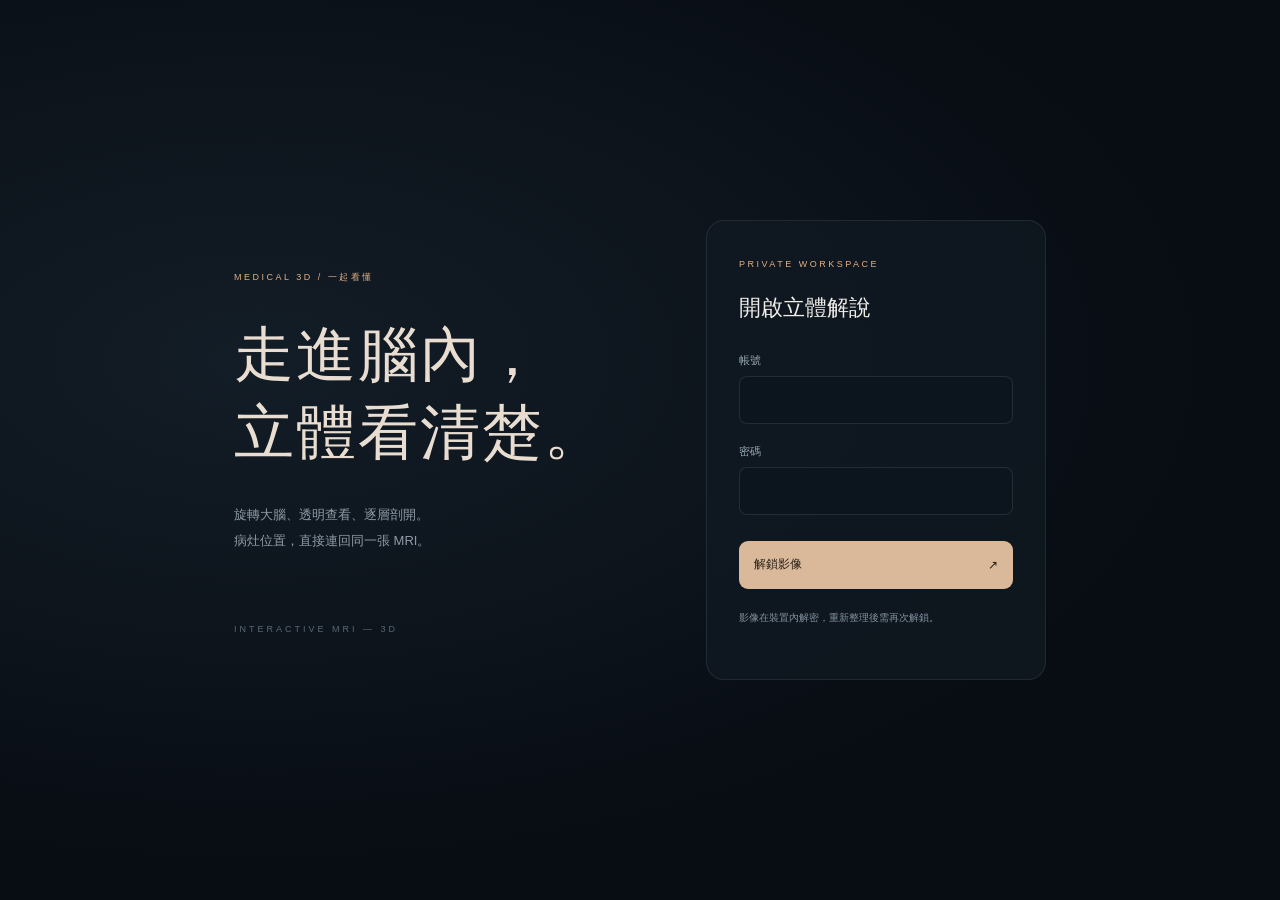
==== commit 6cb30f85: "Add interactive MRI volume cutaway as the default family view" ====
--- a/web/index.html
+++ b/web/index.html
@@ -3,10 +3,10 @@
 <head>
 <meta charset="utf-8"><meta name="viewport" content="width=device-width,initial-scale=1,viewport-fit=cover"><meta name="referrer" content="no-referrer">
 <meta http-equiv="Content-Security-Policy" content="default-src 'self'; script-src 'self' 'wasm-unsafe-eval'; style-src 'self' 'unsafe-inline'; img-src 'self' data: blob:; connect-src 'self'; worker-src 'self' blob:; object-src 'none'; base-uri 'self'; form-action 'none'">
-<meta name="theme-color" content="#080d14"><title>一起看懂腦部影像 · Medical 3D</title><link rel="stylesheet" href="style.css?v=20261001-family1">
-<link rel="stylesheet" href="family.css?v=20261001-family1"></head>
+<meta name="theme-color" content="#080d14"><title>一起看懂腦部影像 · Medical 3D</title><link rel="stylesheet" href="style.css?v=20261002-spatial1">
+<link rel="stylesheet" href="family.css?v=20261002-spatial1"><link rel="stylesheet" href="scene3d.css?v=20261002-spatial1"></head>
 <body class="locked">
-<div id="login" class="login-screen"><div class="login-intro"><span class="eyebrow">MEDICAL 3D / 一起看懂</span><h1>一起看懂，<br>腦裡的變化。</h1><p>病灶在哪裡、影像怎麼看、接下來怎麼做。<br>一頁一個重點，陪你一起理解。</p><span class="login-caption">家屬影像解說 — 01</span></div><form id="loginForm" class="login-card"><span class="eyebrow">PRIVATE WORKSPACE</span><h2>開啟家屬解說</h2><label for="username">帳號</label><input id="username" autocomplete="username" autocapitalize="characters" required><label for="password">密碼</label><input id="password" type="password" autocomplete="current-password" required><button id="unlock" type="submit" class="primary">解鎖影像 <span>↗</span></button><p id="loginStatus" role="status" aria-live="polite">影像在裝置內解密，重新整理後需再次解鎖。</p></form></div>
+<div id="login" class="login-screen"><div class="login-intro"><span class="eyebrow">MEDICAL 3D / 一起看懂</span><h1>走進腦內，<br>立體看清楚。</h1><p>旋轉大腦、透明查看、逐層剖開。<br>病灶位置，直接連回同一張 MRI。</p><span class="login-caption">INTERACTIVE MRI — 3D</span></div><form id="loginForm" class="login-card"><span class="eyebrow">PRIVATE WORKSPACE</span><h2>開啟立體解說</h2><label for="username">帳號</label><input id="username" autocomplete="username" autocapitalize="characters" required><label for="password">密碼</label><input id="password" type="password" autocomplete="current-password" required><button id="unlock" type="submit" class="primary">解鎖影像 <span>↗</span></button><p id="loginStatus" role="status" aria-live="polite">影像在裝置內解密，重新整理後需再次解鎖。</p></form></div>
 <header><a class="brand" href="./"><span class="brand-mark">M<span>3</span></span><span>MEDICAL <b>3D</b><small>BRAIN EXPLORER</small></span></a><div class="study-select"><label class="sr-only" for="dataset">影像資料</label><span class="study-dot"></span><select id="dataset"><option value="phantom">合成幾何 · 功能測試</option></select></div><div class="header-actions"><button id="openFile" class="quiet">匯入</button><button id="settingsToggle" aria-controls="settingsPanel" aria-expanded="false" class="quiet">調整 <span>☷</span></button><button id="lock" class="quiet" hidden>鎖定</button></div><input id="file" type="file" accept=".m3d,.nii" hidden></header>
 <main>
 <div class="canvas-wrap"><canvas id="gl" aria-label="可互動的三維影像"></canvas><div id="empty" hidden></div></div>
@@ -17,5 +17,5 @@
 <div class="bottom-tools"><section id="cutControls" hidden><div class="cut-heading"><label for="clipAxis">剖切方向</label><select id="clipAxis"><option value="0">方向一</option><option value="1">方向二</option><option value="2">方向三</option></select><button id="faceCut" class="quiet">面向剖面</button><output id="clipValue">中央</output></div><div class="cut-range"><span>淺</span><input aria-label="剖切深度" id="clip" type="range" min="-45" max="45" value="0"><span>深</span></div></section><section class="slice-navigation" aria-label="切面位置"><div><label for="slice">原切片位置 <output id="sliceValue">—</output></label><input id="slice" type="range" min="0" max="100" value="50"></div><div class="reslice-control"><label for="sliceX">重切面一 <output id="sliceXValue">—</output></label><input id="sliceX" type="range" min="0" max="255" value="128"></div><div class="reslice-control"><label for="sliceY">重切面二 <output id="sliceYValue">—</output></label><input id="sliceY" type="range" min="0" max="255" value="128"></div></section>
 <nav id="modes" aria-label="顯示方式"><button data-mode="tissue" data-needs-brain hidden><span class="mode-symbol">◈</span>立體探索</button><button data-mode="cut"><span class="mode-symbol">◐</span>剖開看</button><button data-mode="review" data-needs-brain hidden><span class="mode-symbol">⊕</span>分割核對</button><button data-mode="slice"><span class="mode-symbol">▤</span>原切片</button><button data-mode="multi"><span class="mode-symbol">⊞</span>四視窗</button><button data-mode="brain" data-needs-brain hidden><span class="mode-symbol">◇</span>腦外形</button></nav></div>
 <aside id="settingsPanel" hidden><div class="panel-heading"><h2>影像調整</h2><button id="settingsClose" class="quiet" aria-label="關閉調整">×</button></div><section><label for="renderStyle">立體外觀</label><select id="renderStyle"><option value="warm">暖色光影</option><option value="gray">灰階光影</option><option value="flat">原始灰階</option></select><p class="hint">外觀配色不代表組織分類；原切片維持灰階。</p><label for="contrast">亮度下限 <output id="contrastValue">25</output></label><input id="contrast" type="range" min="0" max="240" value="25"><label for="ceiling">亮度上限 <output id="ceilingValue">220</output></label><input id="ceiling" type="range" min="1" max="255" value="220"><label for="opacity">不透明度 <output id="opacityValue">100%</output></label><input id="opacity" type="range" min="5" max="100" value="100"></section><details><summary>來源與限制</summary><p id="details"></p><p id="notice"></p><p>尚未提供腫瘤／血管分割、手術路徑或力學模擬。現有 JPEG 不提供已驗證的解剖方向或毫米尺度。</p></details><footer>本機選檔不會上傳<br><a href="vendor/NIIVUE-LICENSE.txt">NiiVue 0.58.0</a> · EXPLORER 04</footer></aside>
-</main><script type="module" src="portal.js?v=20261001-family1"></script>
+</main><script type="module" src="portal.js?v=20261002-spatial1"></script>
 </body></html>
--- a/web/scene3d.css
+++ b/web/scene3d.css
@@ -0,0 +1,14 @@
+body.spatial-mode{overflow:hidden;background:#0b141e;color:#e9e4dc}.spatial-mode>header,.spatial-mode>main,.spatial-mode>#family{display:none!important}#spatial{height:100dvh;background:radial-gradient(ellipse at 62% 44%,#263b4938,transparent 64%);font-family:-apple-system,BlinkMacSystemFont,"Noto Sans TC",sans-serif}.spatial-header{height:82px;padding:0 36px;display:flex;justify-content:space-between;background:#0b141e99;border-bottom:1px solid #b3c8d215}.spatial-brand{display:flex;gap:17px;align-items:center}.spatial-brand>span{font-size:34px;letter-spacing:-3px;color:#e0bb96}.spatial-brand>div{font-size:11px;letter-spacing:2.5px}.spatial-brand small{display:block;font-size:10px;letter-spacing:2px;color:#748c9b;margin-top:6px}.spatial-study{display:flex;align-items:center;gap:20px}.spatial-study select{border:1px solid #b3c8d225;color:#b8c7cd;background:#111e29;padding:10px 15px;font-size:12px}.spatial-study button{border:0;background:none;font-size:12px;color:#9aafb8}.spatial-workspace{height:calc(100dvh - 124px);position:relative;display:grid;grid-template-columns:290px minmax(0,1fr) 215px;padding:38px 34px 18px;gap:15px}.spatial-copy{position:relative;z-index:3;pointer-events:none}.spatial-copy>*{pointer-events:auto}.spatial-kicker{font-size:10px;letter-spacing:2px;color:#bc997c}.spatial-copy h1{font-weight:400;font-size:30px;line-height:1.5;letter-spacing:1px;margin:20px 0}.spatial-copy>p{color:#91a6b1;font-size:13px;line-height:2;max-width:260px}.spatial-location{display:flex;align-items:center;gap:12px;margin:28px 0 30px;padding:16px 0;border-top:1px solid #ffffff10;border-bottom:1px solid #ffffff10}.spatial-location>i{width:8px;height:8px;background:#f3b277;border-radius:50%;box-shadow:0 0 14px #f3b27775;flex-shrink:0}.spatial-location span{display:block;color:#829da9;font-size:10px;margin-bottom:9px}.spatial-location strong{font-size:13px;line-height:1.6;font-weight:400;color:#e3bd9a}.spatial-modes{display:flex;flex-direction:column;gap:10px}.spatial-modes button{position:relative;text-align:left;padding:15px 18px 15px 48px;border:1px solid #ffffff12;border-radius:10px;background:#14212c70}.spatial-modes button>span{position:absolute;left:17px;top:17px;font-size:10px;color:#688291}.spatial-modes b{font-size:13px;font-weight:400;color:#b4c4cc}.spatial-modes small{display:block;font-size:10px;color:#6b8594;margin-top:7px}.spatial-modes button[aria-pressed=true]{background:#273337;border-color:#d0ab7860}.spatial-modes button[aria-pressed=true] b{color:#f0cfab}.spatial-modes button[aria-pressed=true] small{color:#a09583}.spatial-report{margin-top:20px;padding:0;border:0;background:none;color:#b9c7c8;font-size:11px;min-height:44px}.spatial-stage{position:relative;min-width:0;isolation:isolate}.spatial-stage canvas{width:100%;height:100%;display:block;touch-action:none}.spatial-hint{position:absolute;top:6px;left:50%;transform:translateX(-50%);font-size:10px;letter-spacing:1px;color:#667f8f;white-space:nowrap;pointer-events:none}.spatial-tools{position:absolute;right:0;top:40px;display:flex;flex-direction:column;gap:10px}.spatial-tools button{border:1px solid #abc2cd25;border-radius:50%;width:42px;height:42px;background:#12212c99;color:#b5a18a;font-size:24px;backdrop-filter:blur(10px)}.spatial-tools button[aria-pressed=true]{border-color:#d6a57580;color:#ffd09f}.spatial-tag{position:absolute;pointer-events:none;display:flex;gap:10px;align-items:center;color:#f2c79d;background:#101c28d9;border:1px solid #b7946b60;border-radius:9px;padding:10px 12px;box-shadow:0 10px 30px #0004;z-index:3;max-width:180px;font-size:11px}.spatial-tag i{width:6px;height:6px;background:#edbc86;border-radius:50%;flex-shrink:0}.spatial-tag small{display:block;font-size:8px;color:#a28f7e;margin-top:6px}.spatial-orbit-label{position:absolute;bottom:14px;left:50%;transform:translateX(-50%);font-size:8px;letter-spacing:3px;color:#527084;pointer-events:none;white-space:nowrap}.spatial-source{align-self:end;padding:14px;background:#12202a8a;border:1px solid #abc2cd1c;border-radius:13px;z-index:3}.source-title{display:flex;justify-content:space-between;font-size:10px;color:#9fb2bc;gap:8px}.source-title output{font-size:9px;color:#c3a17e}.spatial-source img{display:block;width:100%;aspect-ratio:1;background:#000;margin-top:14px;border-radius:7px}.source-caption{font-size:9px;color:#8ba0ab;line-height:1.8;margin-top:12px}.spatial-source>label{display:block;font-size:10px;color:#a0b4bd;margin:17px 0 6px}.spatial-source input{accent-color:#d1aa82}.spatial-source>button{width:100%;margin-top:8px;border:1px solid #a4bbca28;background:none;border-radius:8px;color:#bbaa93;min-height:40px;font-size:10px}.spatial-source details{margin-top:12px}.spatial-source summary{font-size:9px;color:#637e8f;min-height:35px;padding-top:12px}.spatial-source details p{font-size:10px;color:#8ba0ab;line-height:1.8}.spatial-footer{height:42px;padding:0 36px;display:flex;justify-content:space-between;align-items:center;font-size:9px;color:#687f8f;margin:0}.spatial-footer span:last-child{color:#b29b83}
+@media(min-width:1450px){.spatial-workspace{grid-template-columns:320px minmax(0,1fr) 240px;gap:30px;padding:50px}.spatial-copy h1{font-size:36px}.spatial-copy>p{font-size:14px}.spatial-modes button{padding-top:20px;padding-bottom:20px}}
+@media(max-width:1050px){.spatial-workspace{grid-template-columns:240px minmax(0,1fr) 165px;padding:28px 24px 12px;gap:8px}.spatial-copy h1{font-size:25px}.spatial-copy>p{font-size:12px}.spatial-location{margin:20px 0}.spatial-modes button{padding:12px 12px 12px 40px}.spatial-modes button>span{left:13px}.spatial-modes small{font-size:9px}.spatial-source{padding:10px}.spatial-tag{font-size:10px}.spatial-header{padding:0 24px}}
+@media(max-width:900px) and (orientation:portrait){.spatial-workspace{display:block;padding:0;height:calc(100dvh - 124px)}.spatial-copy{position:absolute;top:22px;left:26px;right:26px;display:grid;grid-template-columns:1fr 240px;column-gap:25px}.spatial-copy h1{font-size:28px;margin:12px 0}.spatial-kicker{grid-column:1}.spatial-copy>p{grid-column:1;margin:0;max-width:360px}.spatial-location{position:absolute;right:0;top:0;width:210px;margin:0;border-top:0}.spatial-modes{position:fixed;left:26px;right:26px;bottom:70px;flex-direction:row}.spatial-modes button{flex:1;padding:16px 12px;text-align:center}.spatial-modes button>span{display:none}.spatial-report{position:fixed;left:26px;bottom:24px;margin:0;z-index:6}.spatial-stage{position:absolute;left:0;right:0;top:180px;bottom:165px}.spatial-hint{top:0}.spatial-tools{right:24px}.spatial-source{position:absolute;right:26px;bottom:166px;width:160px}.spatial-source>img{width:100%;max-height:100px;object-fit:contain;margin-top:8px}.spatial-source .source-caption,.spatial-source details{display:none}.spatial-source>label{margin-top:10px}.spatial-source>button{min-height:36px;font-size:9px}.spatial-footer{position:fixed;bottom:11px;right:26px;height:24px;padding:0;font-size:8px;display:block;text-align:right}.spatial-footer span{display:block;line-height:1.8}.spatial-stage .spatial-orbit-label{bottom:12px}}
+@media(max-width:620px){.spatial-header{height:64px;padding:0 17px}.spatial-brand{gap:10px}.spatial-brand>span{font-size:29px}.spatial-brand>div{font-size:9px;letter-spacing:1px}.spatial-brand small{font-size:8px;letter-spacing:1px}.spatial-study{gap:7px}.spatial-study select{font-size:10px;max-width:145px;padding:8px 7px;min-height:38px}.spatial-study button{font-size:10px;min-height:40px}.spatial-workspace{height:calc(100dvh - 64px)}.spatial-copy{top:17px;left:19px;right:19px;display:block}.spatial-kicker{font-size:8px;letter-spacing:1.6px}.spatial-copy h1{font-size:23px;line-height:1.4;margin:10px 0}.spatial-copy h1 br{display:none}.spatial-copy>p{font-size:11px;line-height:1.8;max-width:100%}.spatial-location{position:static;width:auto;display:flex;gap:8px;margin:12px 0;padding:0;border:0}.spatial-location span{display:none}.spatial-location strong{font-size:10px}.spatial-location i{width:5px;height:5px}.spatial-stage{top:150px;bottom:160px;left:-25px;right:-25px}.spatial-hint{font-size:8px;top:5px}.spatial-tools{right:39px;top:30px;gap:7px}.spatial-tools button{width:36px;height:36px;min-height:36px;font-size:21px}.spatial-source{bottom:164px;right:16px;width:105px;padding:7px;background:#0f1c28de;border-radius:9px}.source-title{font-size:7px;gap:3px}.source-title output{font-size:7px}.spatial-source img{margin-top:5px;max-height:85px}.spatial-source>label{font-size:8px;margin:6px 0 0}.spatial-source input{height:18px}.spatial-source>button{font-size:7px;min-height:29px;margin-top:0}.spatial-modes{left:15px;right:15px;bottom:68px;gap:5px}.spatial-modes button{padding:13px 4px;min-height:64px;border-radius:9px}.spatial-modes b{font-size:11px}.spatial-modes small{font-size:7px;line-height:1.5;margin-top:5px}.spatial-report{left:18px;bottom:18px;font-size:9px;min-height:40px}.spatial-footer{bottom:13px;right:17px;font-size:6px;max-width:200px}.spatial-tag{padding:7px 9px;font-size:8px;max-width:145px;gap:6px}.spatial-tag small{font-size:7px;margin-top:4px}.spatial-stage .spatial-orbit-label{font-size:6px;bottom:5px}.spatial-mode .family-loading{background:#0b141ef0;color:#dec4a7}}
+@media(max-height:850px) and (min-width:901px){.spatial-workspace{padding-top:20px;grid-template-columns:245px 1fr 180px}.spatial-copy h1{font-size:25px;margin:12px 0}.spatial-copy>p{font-size:11px}.spatial-location{margin:12px 0;padding:10px 0}.spatial-modes button{padding-top:10px;padding-bottom:10px}.spatial-report{margin-top:5px}.spatial-source details{display:none}.spatial-source img{max-height:150px;object-fit:contain}}
+
+.spatial-copy{overflow-y:auto;scrollbar-width:thin;max-height:100%;padding-right:6px}.spatial-report{display:block}@media(max-width:900px) and (orientation:portrait){.spatial-copy{overflow:visible;max-height:none}}
+
+#spatial{overflow:clip}.spatial-stage canvas{outline:none}@media(max-width:620px){.spatial-stage{left:0;right:0}.spatial-tools{right:14px}}
+
+.spatial-workspace{grid-template-rows:minmax(0,1fr)}.spatial-stage{min-height:0}
+
+@media(max-width:900px) and (orientation:portrait){.spatial-copy h1{grid-column:1}}
